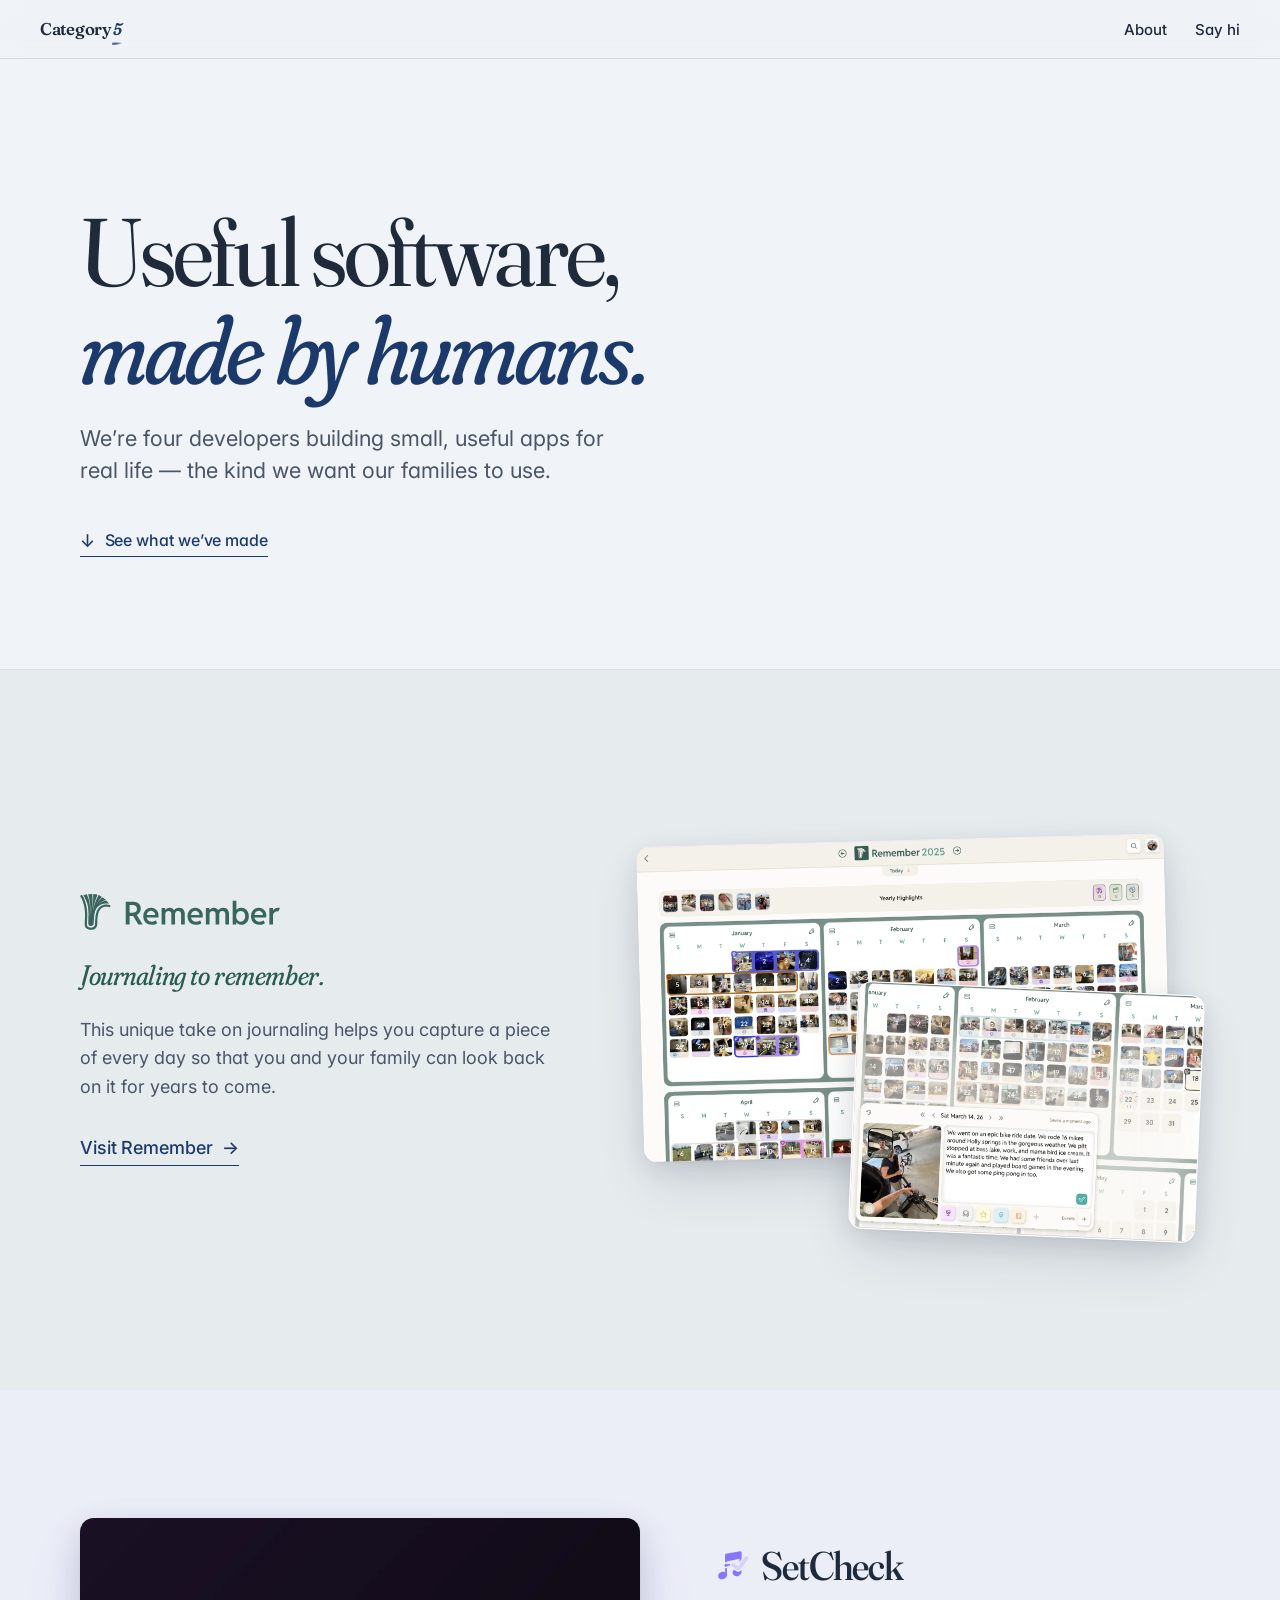
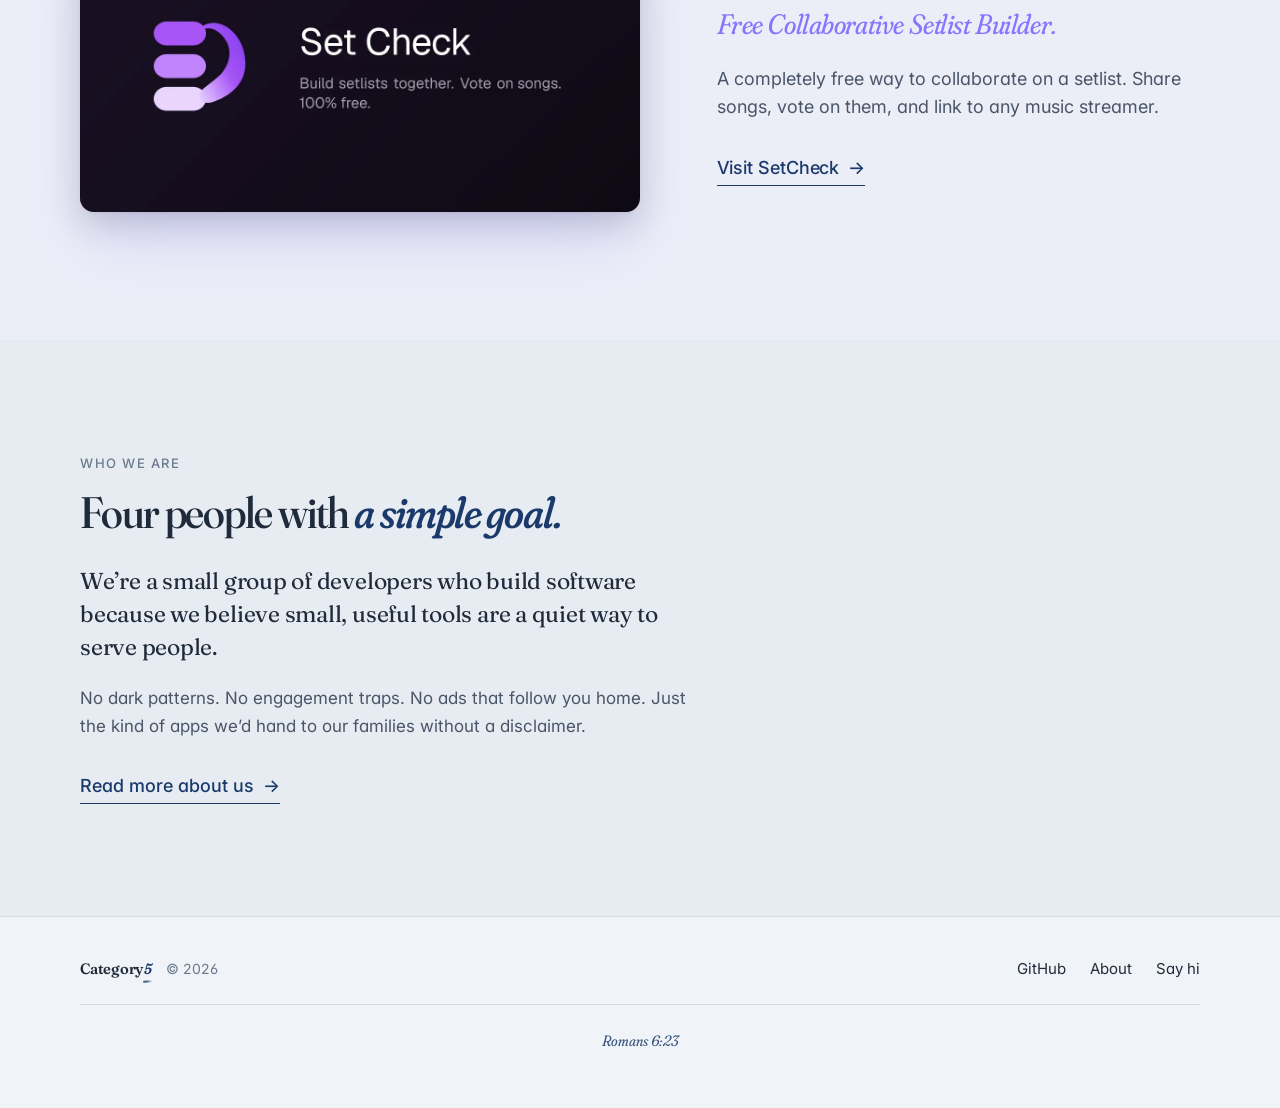
==== index.html @ 9d672263 "Remove biographies and cleanup for first launch" ====
<!DOCTYPE html>
<html lang="en">
<head>
  <meta charset="UTF-8">
  <meta name="viewport" content="width=device-width, initial-scale=1.0">
  <title>Category5 — Useful software, made by humans.</title>
  <meta name="description" content="Four developers building small, useful apps for real life — the kind we want our families to use.">
  <meta name="author" content="Category5">

  <link rel="icon" type="image/svg+xml" href="/assets/images/favicon.svg">
  <link rel="canonical" href="https://category5.co/">

  <meta property="og:type" content="website">
  <meta property="og:title" content="Category5 — Useful software, made by humans.">
  <meta property="og:description" content="Four developers building small, useful apps for real life — the kind we want our families to use.">
  <meta property="og:url" content="https://category5.co/">
  <meta property="og:image" content="https://category5.co/assets/images/og-image.png">
  <meta name="twitter:card" content="summary_large_image">

  <link rel="preconnect" href="https://fonts.googleapis.com">
  <link rel="preconnect" href="https://fonts.gstatic.com" crossorigin>
  <link rel="stylesheet" href="https://fonts.googleapis.com/css2?family=Fraunces:opsz,wght@9..144,400;9..144,500;9..144,600;9..144,700&family=Inter:wght@400;500;600&display=swap">

  <link rel="stylesheet" href="/styles.css">
</head>
<body>

  <nav class="nav" aria-label="Primary">
    <a href="/" class="nav-brand" aria-label="Category5 home">
      <span class="wordmark">Category<span class="wordmark-five">5</span></span>
    </a>
    <div class="nav-links">
      <a href="/about.html">About</a>
      <a href="mailto:hello@category5.co">Say hi</a>
    </div>
  </nav>

  <header class="hero">
    <div class="hero-inner">
      <h1 class="hero-headline">
        Useful software,<br>
        <em>made by humans.</em>
      </h1>
      <p class="hero-sub">
        We&rsquo;re four developers building small, useful apps for real life
        &mdash; the kind we want our families to use.
      </p>
      <a href="#apps" class="hero-cue">
        <span class="hero-cue-arrow" aria-hidden="true">&darr;</span>
        See what we&rsquo;ve made
      </a>
    </div>
  </header>

  <main id="apps">

    <!-- Remember -->
    <section class="app-section app-section--remember" aria-labelledby="remember-name">
      <article class="app app--feature">
        <div class="app-content">
          <img src="/assets/images/remember-logo.svg" alt="" class="app-logo" width="220" height="40" loading="lazy">
          <h2 id="remember-name" class="app-name visually-hidden">Remember</h2>
          <p class="app-tagline">Journaling to remember.</p>
          <p class="app-body">
            This unique take on journaling helps you capture a piece of every day so that you and your family can look back on it for years to come.
          </p>
          <a href="https://rememberjournal.app/" class="app-link" target="_blank" rel="noopener">
            Visit Remember <span aria-hidden="true">&rarr;</span>
          </a>
        </div>
        <div class="app-imagery app-imagery--remember">
          <picture>
            <source srcset="/assets/images/remember-hero.webp" type="image/webp">
            <img
              src="/assets/images/remember-hero.png"
              alt="Remember showing a year-at-a-glance mosaic of daily photos."
              class="app-shot app-shot--primary"
              loading="lazy"
              width="1800"
              height="1077"
            >
          </picture>
          <picture>
            <source srcset="/assets/images/remember-entry.webp" type="image/webp">
            <img
              src="/assets/images/remember-entry.png"
              alt="Remember showing a daily journal entry with a photo and written reflection."
              class="app-shot app-shot--secondary"
              loading="lazy"
              width="1200"
              height="854"
            >
          </picture>
        </div>
      </article>
    </section>

    <!-- SetCheck -->
    <section class="app-section app-section--setcheck" aria-labelledby="setcheck-name">
      <article class="app">
        <div class="app-content">
          <div class="app-logo-row">
            <img src="/assets/images/setcheck-logo.svg" alt="" class="app-icon" width="40" height="40" loading="lazy">
            <h2 id="setcheck-name" class="app-name">SetCheck</h2>
          </div>
          <p class="app-tagline">Free Collaborative Setlist Builder.</p>
          <p class="app-body">
            A completely free way to collaborate on a setlist. Share songs, vote on them, and link to any music streamer.
          </p>
          <a href="https://www.setcheck.app/" class="app-link" target="_blank" rel="noopener">
            Visit SetCheck <span aria-hidden="true">&rarr;</span>
          </a>
        </div>
        <div class="app-imagery">
          <picture>
            <source srcset="/assets/images/setcheck-hero.webp" type="image/webp">
            <img
              src="/assets/images/setcheck-hero.png"
              alt="SetCheck — Build setlists together. Vote on songs. 100% free."
              class="app-shot app-shot--setcheck"
              loading="lazy"
              width="1200"
              height="630"
            >
          </picture>
        </div>
      </article>
    </section>

  </main>

  <!-- Who we are -->
  <section class="team-peek" aria-labelledby="team-heading">
    <div class="team-peek-inner">
      <p class="eyebrow">Who we are</p>
      <h2 id="team-heading" class="section-headline">Four people with <em>a simple goal.</em></h2>
      <p class="why-lede">
        We&rsquo;re a small group of developers who build software because we believe
        small, useful tools are a quiet way to serve people.
      </p>
      <p class="team-peek-body">
        No dark patterns. No engagement traps. No ads that follow you home.
        Just the kind of apps we&rsquo;d hand to our families without a disclaimer.
      </p>
      <a href="/about.html" class="team-link">
        Read more about us <span aria-hidden="true">&rarr;</span>
      </a>
    </div>
  </section>

  <footer class="footer">
    <div class="footer-row">
      <div class="footer-brand">
        <span class="wordmark wordmark--small">Category<span class="wordmark-five">5</span></span>
        <span class="footer-copy">&copy; 2026</span>
      </div>
      <ul class="footer-links">
        <li><a href="https://github.com/Category-5" target="_blank" rel="noopener">GitHub</a></li>
        <li><a href="/about.html">About</a></li>
        <li><a href="mailto:hello@category5.co">Say hi</a></li>
      </ul>
    </div>
    <p class="footer-faith">Romans 6:23</p>
  </footer>

</body>
</html>
---- styles.css ----
/* =============================================================
   Category5 — styles.css
   Storm-paper base · ink-blue accent · serif headlines · sans body
   ============================================================= */

/* ---------- Tokens ---------- */
:root {
  /* Color */
  --bg:        #F0F3F7;          /* overcast paper */
  --bg-deep:   #E7ECF2;          /* slightly cooler paper for breaks */
  --ink:       #1F2A3A;          /* deep cool gray for body */
  --ink-soft:  #4A5568;          /* secondary text */
  --ink-mute:  #6B7A8C;          /* tertiary, captions, eyebrows */
  --accent:    #1B3A6B;          /* Oxford ink blue — H1, links, key marks */
  --accent-soft: #2E5A99;        /* hover */
  --hairline:  #D5DCE4;
  --hairline-soft: #E3E8EE;

  /* App tints (very subtle) */
  --remember-tint: rgba(42, 91, 82, 0.05);
  --remember-deep: #2A5B52;
  --remember-red: #E54A4B;
  --setcheck-tint: rgba(135, 117, 255, 0.05);
  --setcheck-deep: #8775FF;

  /* Type */
  --serif: "Fraunces", "Iowan Old Style", Georgia, "Times New Roman", serif;
  --sans:  "Inter", -apple-system, BlinkMacSystemFont, "Segoe UI", system-ui, sans-serif;

  /* Layout */
  --max:     1200px;
  --measure: 38rem;
  --gutter:  clamp(1.25rem, 4vw, 2.5rem);
  --gutter-lg: clamp(1.5rem, 6vw, 4rem);

  /* Motion */
  --ease: cubic-bezier(.2, .7, .25, 1);
}

/* ---------- Reset ---------- */
*, *::before, *::after { box-sizing: border-box; }
html { -webkit-text-size-adjust: 100%; }
body { margin: 0; }
img, svg { max-width: 100%; display: block; height: auto; }
ul, ol { list-style: none; padding: 0; margin: 0; }
button { font: inherit; }

/* ---------- Base ---------- */
html {
  background: var(--bg);
  color: var(--ink);
  font-family: var(--sans);
  font-size: 16px;
  line-height: 1.55;
  -webkit-font-smoothing: antialiased;
  -moz-osx-font-smoothing: grayscale;
  text-rendering: optimizeLegibility;
}

body {
  font-size: 1.0625rem;
  min-height: 100vh;
  font-feature-settings: "ss01", "cv02", "cv11";
  overflow-x: hidden;
  overflow-wrap: break-word;
  word-wrap: break-word;
}

@media (min-width: 720px) {
  body { font-size: 1.125rem; }
}

/* ---------- Typography ---------- */
h1, h2, h3, h4 {
  font-family: var(--serif);
  font-weight: 500;
  font-variation-settings: "opsz" 144, "SOFT" 25;
  line-height: 1.05;
  letter-spacing: -0.02em;
  margin: 0 0 1rem;
  color: var(--ink);
}

h1 em, h2 em, h3 em {
  font-style: italic;
  font-variation-settings: "opsz" 144, "SOFT" 100, "WONK" 1;
  color: var(--accent);
}

p { margin: 0 0 1rem; }

a {
  color: var(--accent);
  text-decoration-thickness: 1px;
  text-underline-offset: 0.2em;
  transition: color .18s var(--ease);
}
a:hover { color: var(--accent-soft); }

::selection {
  background: var(--accent);
  color: var(--bg);
}

.eyebrow {
  font-family: var(--sans);
  font-size: 0.8125rem;
  font-weight: 500;
  letter-spacing: 0.12em;
  text-transform: uppercase;
  color: var(--ink-mute);
  margin: 0 0 1rem;
}

.section-headline {
  font-size: clamp(1.75rem, 3.5vw, 2.75rem);
  letter-spacing: -0.025em;
  max-width: 22ch;
}

.visually-hidden {
  position: absolute !important;
  width: 1px; height: 1px;
  padding: 0; margin: -1px;
  overflow: hidden; clip: rect(0,0,0,0);
  white-space: nowrap; border: 0;
}

/* ---------- Wordmark ---------- */
.wordmark {
  font-family: var(--serif);
  font-weight: 600;
  font-size: 1.0625rem;
  letter-spacing: -0.015em;
  color: var(--ink);
  font-variation-settings: "opsz" 36, "SOFT" 30;
  white-space: nowrap;
}

.wordmark-five {
  display: inline-block;
  position: relative;
  font-style: italic;
  font-variation-settings: "opsz" 144, "SOFT" 100, "WONK" 1;
  color: var(--accent);
  margin-left: 0.04em;
}

/* The single hand-drawn flourish on the "5" — the only nod to the storm. */
.wordmark-five::after {
  content: "";
  position: absolute;
  left: -8%;
  right: -12%;
  bottom: -0.15em;
  height: 0.18em;
  background: radial-gradient(ellipse at left, var(--accent) 0%, var(--accent) 35%, transparent 80%);
  border-radius: 999px;
  transform: rotate(-3deg);
  opacity: 0.75;
  pointer-events: none;
}

.wordmark--small { font-size: 0.9375rem; }

/* ---------- Nav ---------- */
.nav {
  position: sticky;
  top: 0;
  z-index: 50;
  background: color-mix(in srgb, var(--bg) 88%, transparent);
  backdrop-filter: saturate(140%) blur(10px);
  -webkit-backdrop-filter: saturate(140%) blur(10px);
  border-bottom: 1px solid var(--hairline);
  display: flex;
  align-items: center;
  justify-content: space-between;
  padding: 1rem var(--gutter);
}

.nav-brand {
  text-decoration: none;
  display: inline-flex;
  align-items: baseline;
}
.nav-brand:hover { color: var(--ink); }
.nav-brand:hover .wordmark-five { color: var(--accent-soft); }

.nav-links {
  display: flex;
  gap: clamp(1rem, 2.5vw, 1.75rem);
}
.nav-links a {
  color: var(--ink);
  font-size: 0.9375rem;
  font-weight: 500;
  text-decoration: none;
}
.nav-links a:hover { color: var(--accent); }
.nav-links a[aria-current="page"] {
  color: var(--accent);
}

/* ---------- Hero ---------- */
.hero {
  position: relative;
  border-bottom: 1px solid var(--hairline);
}

.hero-inner {
  max-width: var(--max);
  margin: 0 auto;
  padding: clamp(4rem, 12vw, 9rem) var(--gutter) clamp(3.5rem, 9vw, 7rem);
}

.hero-headline {
  font-size: clamp(2.5rem, 8.5vw, 6rem);
  line-height: 1.02;
  letter-spacing: -0.03em;
  font-weight: 400;
  font-variation-settings: "opsz" 144, "SOFT" 30;
  margin: 0 0 1.5rem;
  max-width: 16ch;
}

.hero-headline em {
  font-style: italic;
  color: var(--accent);
  font-variation-settings: "opsz" 144, "SOFT" 100, "WONK" 1;
}

.hero-sub {
  font-size: clamp(1.125rem, 1.7vw, 1.5rem);
  line-height: 1.45;
  color: var(--ink-soft);
  max-width: 38ch;
  margin: 0 0 2.5rem;
  font-weight: 400;
}

.hero-cue {
  display: inline-flex;
  align-items: center;
  gap: 0.6em;
  font-size: 1rem;
  font-weight: 500;
  text-decoration: none;
  color: var(--accent);
  padding-bottom: 4px;
  border-bottom: 1px solid currentColor;
  letter-spacing: -0.005em;
  transition: gap .25s var(--ease), color .18s var(--ease);
}
.hero-cue:hover { gap: 1em; color: var(--accent-soft); }
.hero-cue-arrow {
  font-size: 1.1em;
  line-height: 1;
  transform: translateY(1px);
  animation: nudge 2.4s var(--ease) infinite;
}
@keyframes nudge {
  0%, 100% { transform: translateY(1px); }
  50%      { transform: translateY(4px); }
}
@media (prefers-reduced-motion: reduce) {
  .hero-cue-arrow { animation: none; }
}

/* ---------- App sections ---------- */
.app-section {
  position: relative;
  border-bottom: 1px solid var(--hairline-soft);
}

.app-section--remember { background: var(--remember-tint); }
.app-section--setcheck { background: var(--setcheck-tint); }

.app {
  max-width: var(--max);
  margin: 0 auto;
  padding: clamp(4rem, 10vw, 8rem) var(--gutter);
  display: grid;
  grid-template-columns: minmax(0, 1fr);
  gap: clamp(2.5rem, 6vw, 4.5rem);
  align-items: center;
}
.app-content { min-width: 0; }

@media (min-width: 880px) {
  .app {
    grid-template-columns: minmax(0, 0.95fr) minmax(0, 1.1fr);
    gap: clamp(3rem, 6vw, 5.5rem);
  }
  .app-section--setcheck .app {
    grid-template-columns: minmax(0, 1.1fr) minmax(0, 0.95fr);
  }
  .app-section--setcheck .app-content { order: 2; }
  .app-section--setcheck .app-imagery { order: 1; }
}

/* Remember gets the larger feature treatment */
.app--feature {
  padding-top: clamp(5rem, 12vw, 10rem);
  padding-bottom: clamp(5rem, 12vw, 10rem);
}

.app-content { max-width: 32rem; }

.app-logo {
  height: 2.25rem;
  width: auto;
  margin-bottom: 1.75rem;
  opacity: 0.92;
}

.app-logo-row {
  display: flex;
  align-items: center;
  gap: 0.75rem;
  margin-bottom: 1.25rem;
}
.app-icon {
  height: 2rem;
  width: 2rem;
}

.app-name {
  font-size: clamp(1.875rem, 3.2vw, 2.5rem);
  font-weight: 500;
  margin: 0;
  letter-spacing: -0.025em;
  font-variation-settings: "opsz" 144, "SOFT" 30;
}
.app-section--setcheck .app-name { margin: 0; }

.app-tagline {
  font-family: var(--serif);
  font-size: clamp(1.375rem, 2.2vw, 1.875rem);
  line-height: 1.2;
  font-weight: 400;
  font-style: italic;
  font-variation-settings: "opsz" 144, "SOFT" 80, "WONK" 1;
  color: var(--ink);
  margin: 0.25rem 0 1.5rem;
  letter-spacing: -0.015em;
}
.app-section--remember .app-tagline { color: var(--remember-deep); }
.app-section--setcheck .app-tagline { color: var(--setcheck-deep); }

.app-body {
  font-size: 1.125rem;
  line-height: 1.6;
  color: var(--ink-soft);
  max-width: 30rem;
  margin-bottom: 2rem;
}

.app-link {
  display: inline-flex;
  align-items: center;
  gap: 0.5em;
  font-weight: 500;
  text-decoration: none;
  color: var(--accent);
  border-bottom: 1px solid currentColor;
  padding-bottom: 3px;
  letter-spacing: -0.005em;
  transition: gap .25s var(--ease), color .18s var(--ease);
}
.app-link:hover { gap: 0.9em; color: var(--accent-soft); }

/* Imagery */
.app-imagery {
  position: relative;
  width: 100%;
  min-width: 0;            /* allow grid item to shrink */
}
.app-imagery picture { display: block; }   /* picture wraps the img and must lay out as a block */

.app-shot {
  width: 100%;
  height: auto;
  border-radius: 14px;
  box-shadow:
    0 1px 2px rgba(31, 42, 58, 0.04),
    0 8px 24px rgba(31, 42, 58, 0.10),
    0 24px 56px -8px rgba(31, 42, 58, 0.14);
  background: white;
}

/* Remember: stacked on mobile, overlapping composition from 880px up */
.app-imagery--remember {
  display: flex;
  flex-direction: column;
  gap: 1.25rem;
}
.app-imagery--remember picture {
  width: 100%;
}
.app-shot--primary  { transition: transform .6s var(--ease); }
.app-shot--secondary {
  border: 1px solid rgba(255,255,255,0.7);
  transition: transform .6s var(--ease);
}

@media (min-width: 880px) {
  .app-imagery--remember {
    display: block;
    padding: 1rem 2rem 5rem 0;
  }
  .app-imagery--remember > picture:first-of-type {
    width: 100%;
    display: block;
  }
  .app-imagery--remember > picture:last-of-type {
    position: absolute;
    right: 0;
    bottom: 0;
    width: 62%;
    display: block;
  }
  .app-shot--primary  { transform: rotate(-1.5deg); }
  .app-shot--secondary { transform: rotate(2.5deg); }
  .app-imagery--remember:hover .app-shot--primary  { transform: rotate(-1deg) translateY(-3px); }
  .app-imagery--remember:hover .app-shot--secondary { transform: rotate(2deg) translateY(3px); }
}

/* SetCheck shot */
.app-shot--setcheck {
  border-radius: 14px;
  box-shadow:
    0 1px 2px rgba(31, 42, 58, 0.06),
    0 12px 32px rgba(31, 42, 58, 0.18),
    0 32px 64px -12px rgba(135, 117, 255, 0.22);
}

/* ---------- Team peek ---------- */
.team-peek {
  background: var(--bg-deep);
  border-bottom: 1px solid var(--hairline);
}

.team-peek-inner {
  max-width: var(--max);
  margin: 0 auto;
  padding: clamp(4rem, 9vw, 7rem) var(--gutter);
  text-align: left;
}

.team-row {
  display: grid;
  grid-template-columns: repeat(2, 1fr);
  gap: clamp(1.5rem, 3.5vw, 3rem) clamp(1rem, 3vw, 2rem);
  margin: 2.5rem 0 2.5rem;
}
@media (min-width: 720px) {
  .team-row { grid-template-columns: repeat(4, 1fr); }
}

.team-member {
  display: flex;
  flex-direction: column;
  align-items: flex-start;
}

.team-portrait {
  width: 100%;
  aspect-ratio: 4 / 5;
  background:
    linear-gradient(180deg, color-mix(in srgb, var(--bg) 60%, transparent), var(--bg-deep)),
    var(--hairline);
  border: 1px solid var(--hairline);
  border-radius: 6px;
  display: flex;
  align-items: center;
  justify-content: center;
  margin-bottom: 0.875rem;
  color: var(--ink-mute);
  overflow: hidden;
}

.team-initial {
  font-family: var(--serif);
  font-size: clamp(2.5rem, 6vw, 4rem);
  font-weight: 400;
  font-style: italic;
  font-variation-settings: "opsz" 144, "SOFT" 100, "WONK" 1;
  color: var(--accent);
  opacity: 0.5;
}

.team-name {
  font-family: var(--serif);
  font-size: 1.125rem;
  font-weight: 500;
  letter-spacing: -0.015em;
  color: var(--ink);
  margin: 0 0 0.125rem;
}

.team-spec {
  font-size: 0.875rem;
  color: var(--ink-mute);
  margin: 0;
  min-height: 1.4em;
}

.team-peek .why-lede {
  margin: 1.75rem 0 1.25rem;
}
.team-peek-body {
  font-size: 1.0625rem;
  line-height: 1.65;
  color: var(--ink-soft);
  max-width: var(--measure);
  margin: 0 0 2rem;
}

.team-link {
  display: inline-flex;
  align-items: center;
  gap: 0.5em;
  font-weight: 500;
  text-decoration: none;
  color: var(--accent);
  border-bottom: 1px solid currentColor;
  padding-bottom: 3px;
  transition: gap .25s var(--ease);
}
.team-link:hover { gap: 0.9em; }

/* ---------- About: page header ---------- */
.page-header {
  border-bottom: 1px solid var(--hairline);
}
.page-header-inner {
  max-width: var(--max);
  margin: 0 auto;
  padding: clamp(4rem, 10vw, 7rem) var(--gutter) clamp(3rem, 8vw, 6rem);
}
.page-headline {
  font-size: clamp(2.25rem, 6.5vw, 4.5rem);
  line-height: 1.05;
  letter-spacing: -0.03em;
  font-weight: 400;
  margin: 0;
  max-width: 18ch;
}

/* ---------- About: why we build ---------- */
.why {
  border-bottom: 1px solid var(--hairline-soft);
}
.why-inner {
  max-width: var(--max);
  margin: 0 auto;
  padding: clamp(3.5rem, 8vw, 6rem) var(--gutter);
}
.why .section-headline {
  margin-bottom: 1.75rem;
}
.why-lede {
  font-family: var(--serif);
  font-size: clamp(1.25rem, 1.8vw, 1.5rem);
  line-height: 1.45;
  font-weight: 400;
  letter-spacing: -0.01em;
  color: var(--ink);
  max-width: var(--measure);
  margin: 0 0 1.5rem;
}
.why p:not(.why-lede) {
  font-size: 1.0625rem;
  line-height: 1.65;
  color: var(--ink-soft);
  max-width: var(--measure);
}

/* ---------- About: bios ---------- */
.bios {
  border-bottom: 1px solid var(--hairline-soft);
  background: var(--bg-deep);
}
.bios-inner {
  max-width: var(--max);
  margin: 0 auto;
  padding: clamp(3.5rem, 8vw, 6rem) var(--gutter);
  display: grid;
  grid-template-columns: 1fr;
  gap: clamp(2rem, 4vw, 3rem);
}
@media (min-width: 720px) {
  .bios-inner { grid-template-columns: repeat(2, 1fr); gap: clamp(2.5rem, 4vw, 4rem); }
}

.bio {
  display: grid;
  grid-template-columns: 5rem 1fr;
  gap: 1.25rem;
  align-items: start;
}
@media (min-width: 480px) {
  .bio { grid-template-columns: 6.5rem 1fr; gap: 1.5rem; }
}

.bio-portrait {
  width: 100%;
  aspect-ratio: 4 / 5;
  background:
    linear-gradient(180deg, color-mix(in srgb, var(--bg) 60%, transparent), var(--hairline-soft)),
    var(--hairline);
  border: 1px solid var(--hairline);
  border-radius: 6px;
  display: flex;
  align-items: center;
  justify-content: center;
}
.bio-initial {
  font-family: var(--serif);
  font-size: clamp(2rem, 4vw, 2.75rem);
  font-style: italic;
  font-variation-settings: "opsz" 144, "SOFT" 100, "WONK" 1;
  color: var(--accent);
  opacity: 0.55;
}

.bio-name {
  font-size: clamp(1.25rem, 2vw, 1.5rem);
  font-weight: 500;
  margin: 0 0 0.5rem;
}

.bio-body {
  font-size: 1rem;
  line-height: 1.6;
  color: var(--ink-soft);
  margin: 0 0 1rem;
}
.bio-placeholder {
  color: var(--ink-mute);
  font-style: italic;
}

.bio-links {
  display: flex;
  gap: 1rem;
  font-size: 0.9375rem;
}
.bio-links a {
  text-decoration: none;
  border-bottom: 1px solid currentColor;
  padding-bottom: 1px;
}

/* ---------- About: say hi ---------- */
.say-hi {
  border-bottom: 1px solid var(--hairline-soft);
}
.say-hi-inner {
  max-width: var(--max);
  margin: 0 auto;
  padding: clamp(3.5rem, 8vw, 6rem) var(--gutter);
  text-align: left;
}
.say-hi-body {
  font-size: 1.0625rem;
  line-height: 1.6;
  color: var(--ink-soft);
  max-width: var(--measure);
  margin: 0 0 1.75rem;
}
.say-hi-actions {
  display: flex;
  flex-wrap: wrap;
  align-items: baseline;
  gap: 0.75rem 1rem;
  font-size: 1.125rem;
  margin: 0;
}
.say-hi-primary {
  font-family: var(--serif);
  font-size: clamp(1.25rem, 2vw, 1.5rem);
  font-style: italic;
  font-variation-settings: "opsz" 144, "SOFT" 80, "WONK" 1;
  font-weight: 400;
  text-decoration: none;
  color: var(--accent);
  border-bottom: 1px solid currentColor;
  padding-bottom: 2px;
}
.say-hi-sep {
  color: var(--ink-mute);
  font-size: 1rem;
}

/* ---------- Footer ---------- */
.footer {
  padding: 2.5rem var(--gutter) 3.5rem;
  max-width: var(--max);
  margin: 0 auto;
}

.footer-row {
  display: flex;
  flex-direction: column;
  align-items: flex-start;
  gap: 1rem;
  padding-bottom: 1.5rem;
  border-bottom: 1px solid var(--hairline);
}
@media (min-width: 560px) {
  .footer-row {
    flex-direction: row;
    justify-content: space-between;
    align-items: center;
  }
}

.footer-brand {
  display: flex;
  align-items: baseline;
  gap: 0.875rem;
}
.footer-copy {
  font-size: 0.875rem;
  color: var(--ink-mute);
}

.footer-links {
  display: flex;
  gap: 1.5rem;
  font-size: 0.9375rem;
}
.footer-links a {
  color: var(--ink);
  text-decoration: none;
}
.footer-links a:hover { color: var(--accent); }

.footer-faith {
  margin: 1.5rem 0 0;
  font-family: var(--serif);
  font-style: italic;
  font-variation-settings: "opsz" 144, "SOFT" 80, "WONK" 1;
  font-size: 0.9375rem;
  text-align: center;
  color: var(--accent);
  letter-spacing: 0.01em;
  opacity: 0.85;
}

/* ---------- Print ---------- */
@media print {
  .nav, .hero-cue { display: none; }
  body { background: white; color: black; }
}
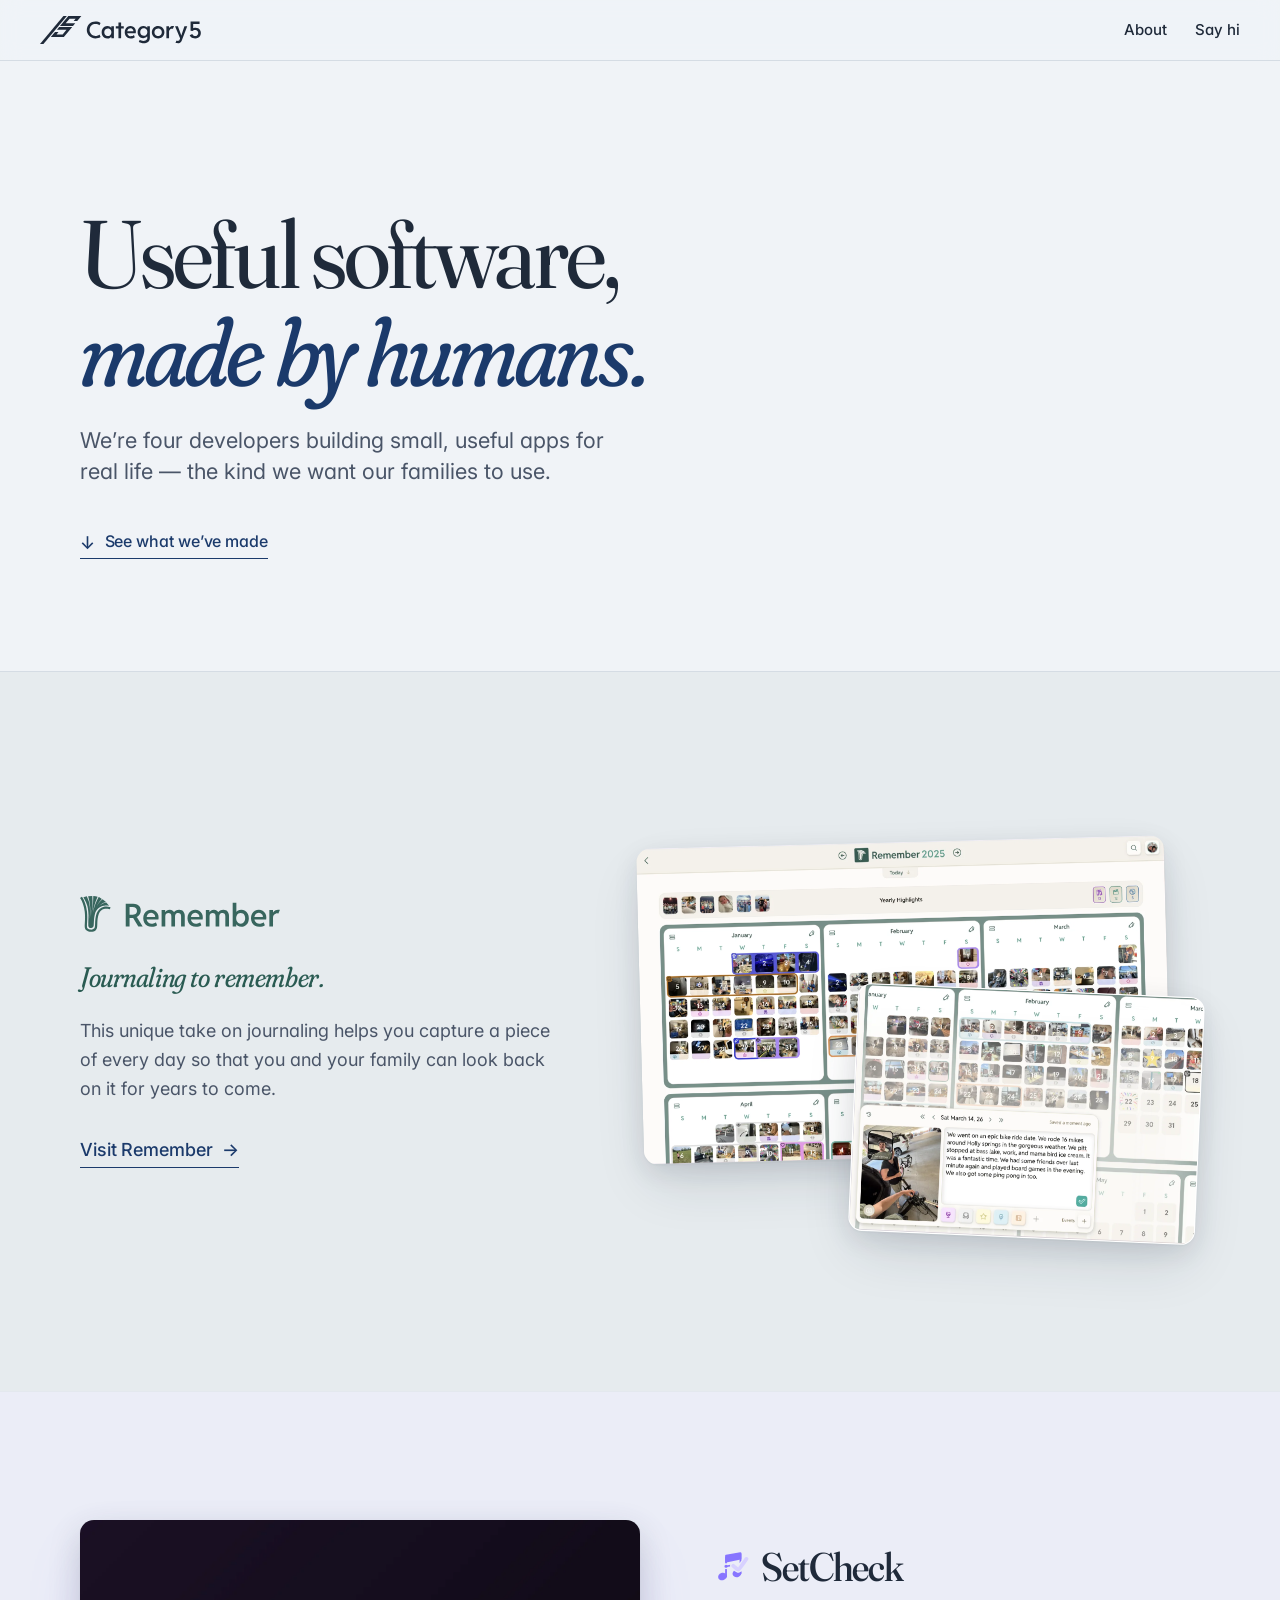
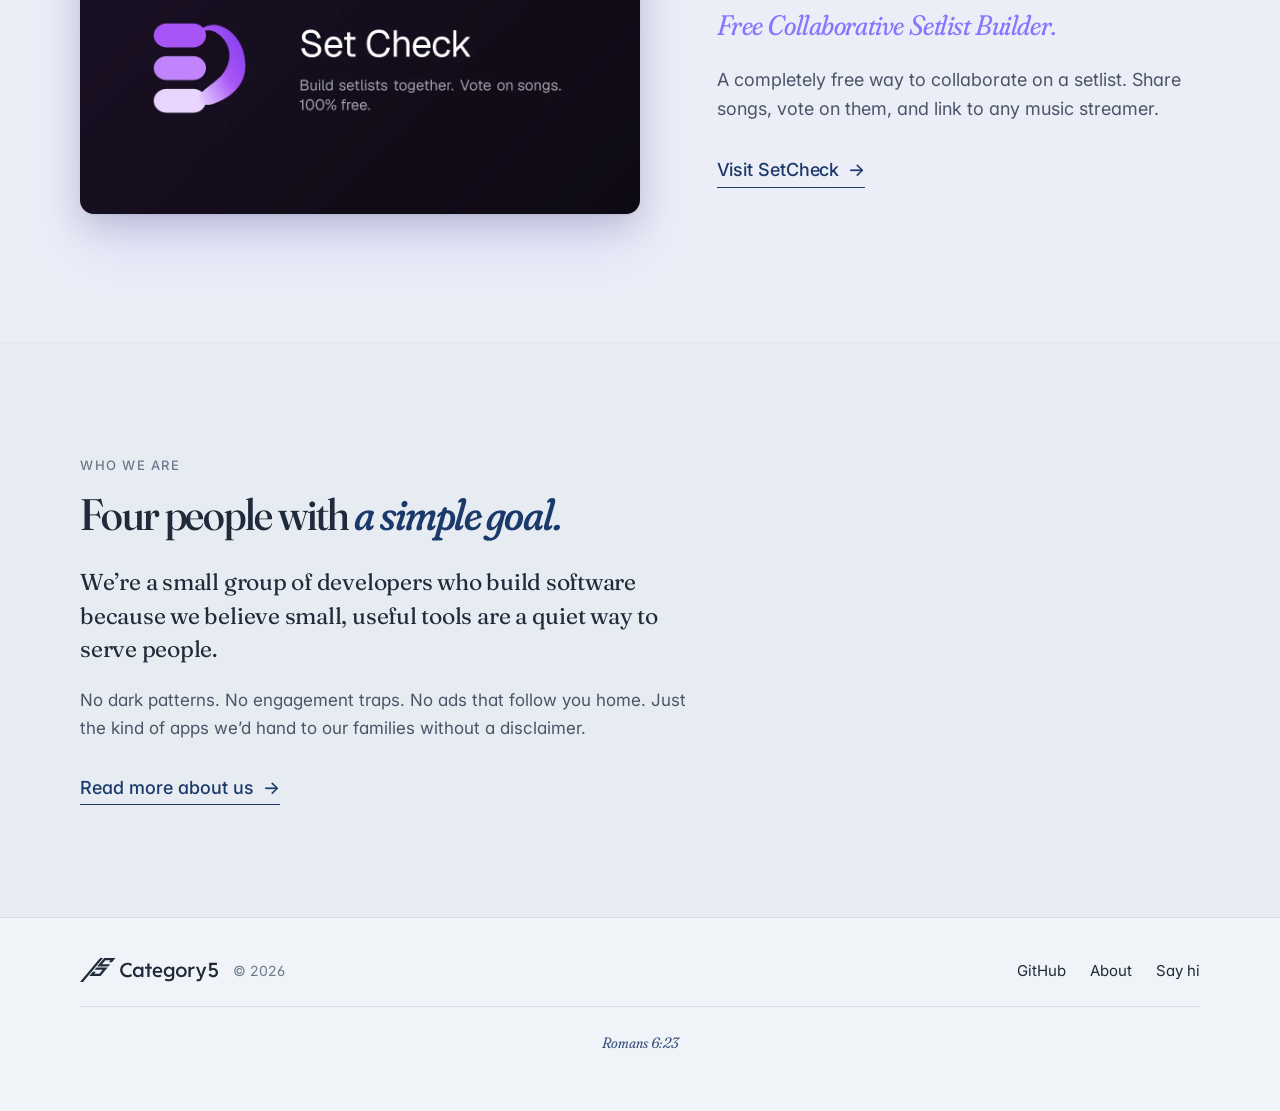
==== commit aac4ee50: "Update logo" ====
--- a/index.html
+++ b/index.html
@@ -27,7 +27,7 @@
 
   <nav class="nav" aria-label="Primary">
     <a href="/" class="nav-brand" aria-label="Category5 home">
-      <span class="wordmark">Category<span class="wordmark-five">5</span></span>
+      <img src="/assets/images/cat5-logo.svg" alt="Category5" class="brand-logo" width="162" height="28">
     </a>
     <div class="nav-links">
       <a href="/about.html">About</a>
@@ -151,7 +151,7 @@
   <footer class="footer">
     <div class="footer-row">
       <div class="footer-brand">
-        <span class="wordmark wordmark--small">Category<span class="wordmark-five">5</span></span>
+        <img src="/assets/images/cat5-logo.svg" alt="Category5" class="brand-logo brand-logo--small" width="139" height="24">
         <span class="footer-copy">&copy; 2026</span>
       </div>
       <ul class="footer-links">
--- a/styles.css
+++ b/styles.css
@@ -126,42 +126,15 @@
   white-space: nowrap; border: 0;
 }
 
-/* ---------- Wordmark ---------- */
-.wordmark {
-  font-family: var(--serif);
-  font-weight: 600;
-  font-size: 1.0625rem;
-  letter-spacing: -0.015em;
-  color: var(--ink);
-  font-variation-settings: "opsz" 36, "SOFT" 30;
-  white-space: nowrap;
-}
-
-.wordmark-five {
-  display: inline-block;
-  position: relative;
-  font-style: italic;
-  font-variation-settings: "opsz" 144, "SOFT" 100, "WONK" 1;
-  color: var(--accent);
-  margin-left: 0.04em;
-}
-
-/* The single hand-drawn flourish on the "5" — the only nod to the storm. */
-.wordmark-five::after {
-  content: "";
-  position: absolute;
-  left: -8%;
-  right: -12%;
-  bottom: -0.15em;
-  height: 0.18em;
-  background: radial-gradient(ellipse at left, var(--accent) 0%, var(--accent) 35%, transparent 80%);
-  border-radius: 999px;
-  transform: rotate(-3deg);
-  opacity: 0.75;
-  pointer-events: none;
-}
-
-.wordmark--small { font-size: 0.9375rem; }
+/* ---------- Brand logo ---------- */
+.brand-logo {
+  height: 28px;
+  width: auto;
+  display: block;
+  transition: opacity .18s var(--ease);
+}
+
+.brand-logo--small { height: 24px; }
 
 /* ---------- Nav ---------- */
 .nav {
@@ -181,10 +154,9 @@
 .nav-brand {
   text-decoration: none;
   display: inline-flex;
-  align-items: baseline;
-}
-.nav-brand:hover { color: var(--ink); }
-.nav-brand:hover .wordmark-five { color: var(--accent-soft); }
+  align-items: center;
+}
+.nav-brand:hover .brand-logo { opacity: 0.7; }
 
 .nav-links {
   display: flex;
@@ -718,7 +690,7 @@
 
 .footer-brand {
   display: flex;
-  align-items: baseline;
+  align-items: center;
   gap: 0.875rem;
 }
 .footer-copy {
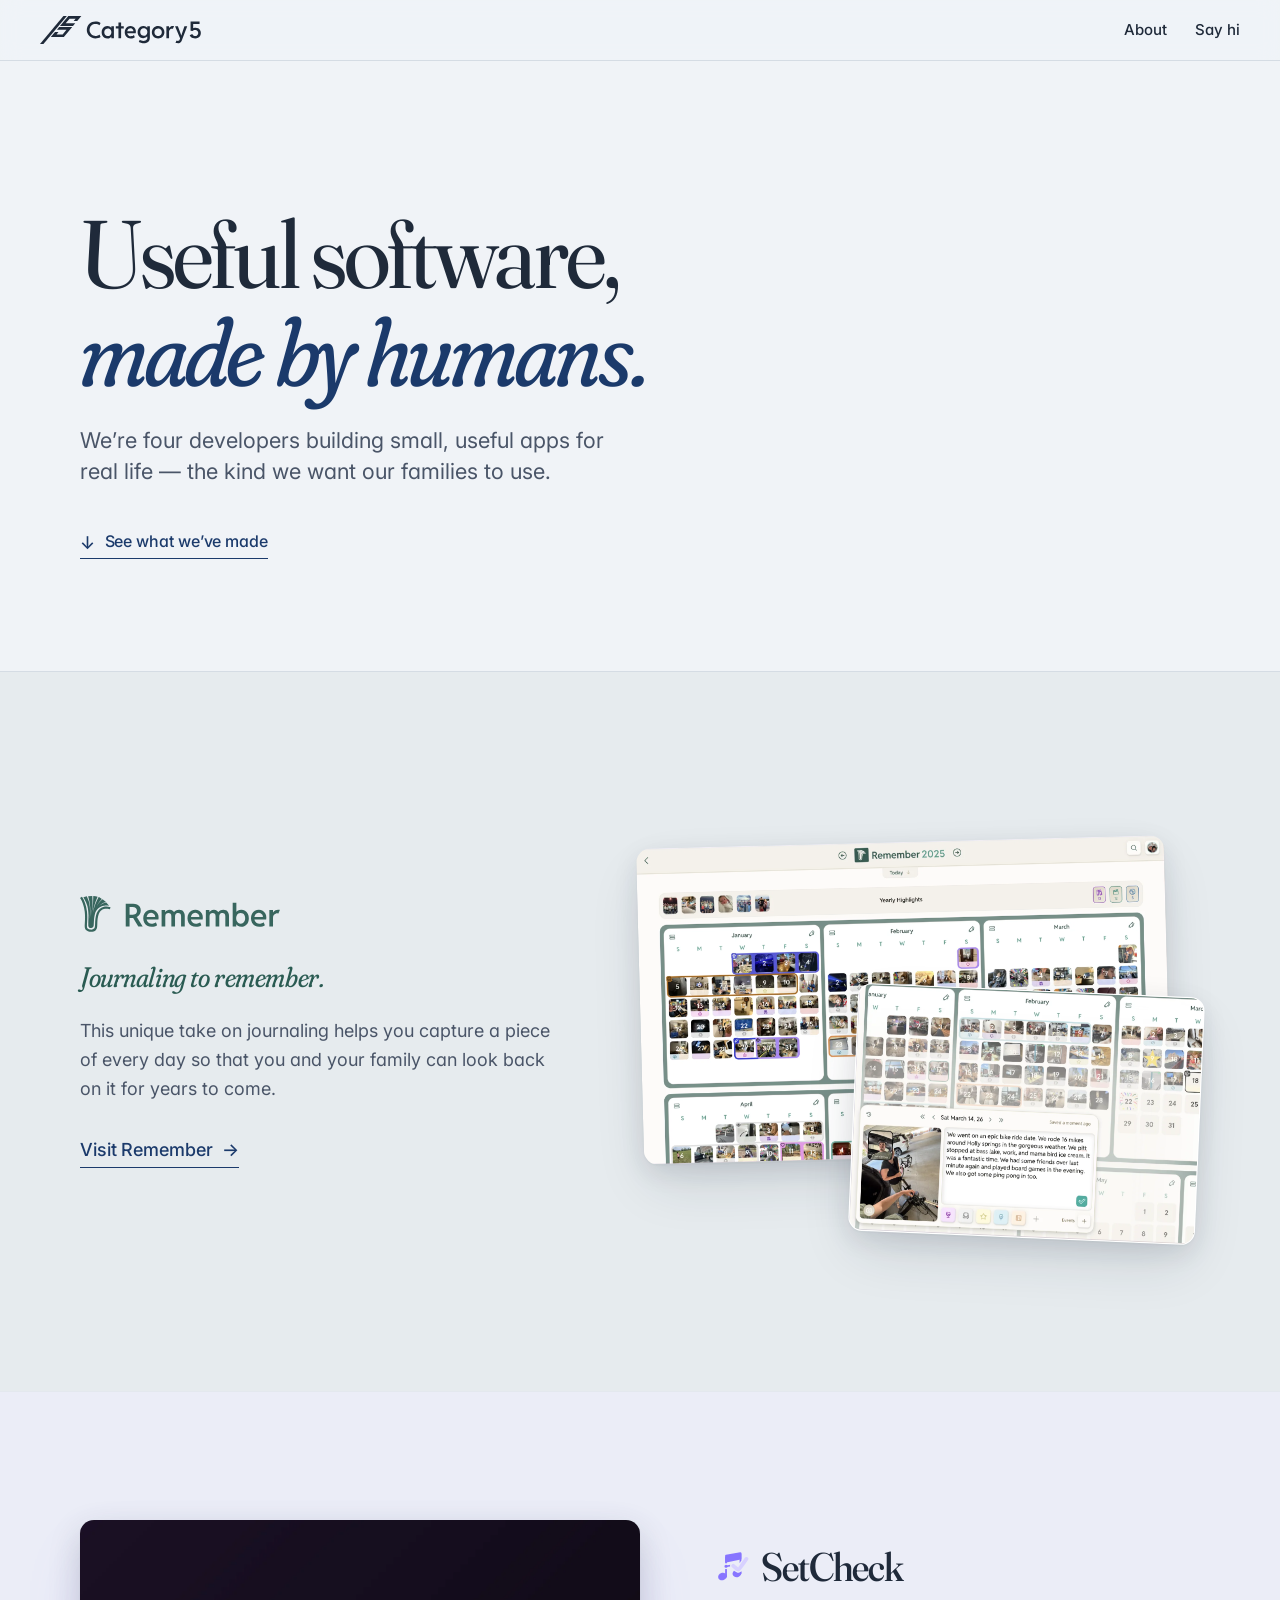
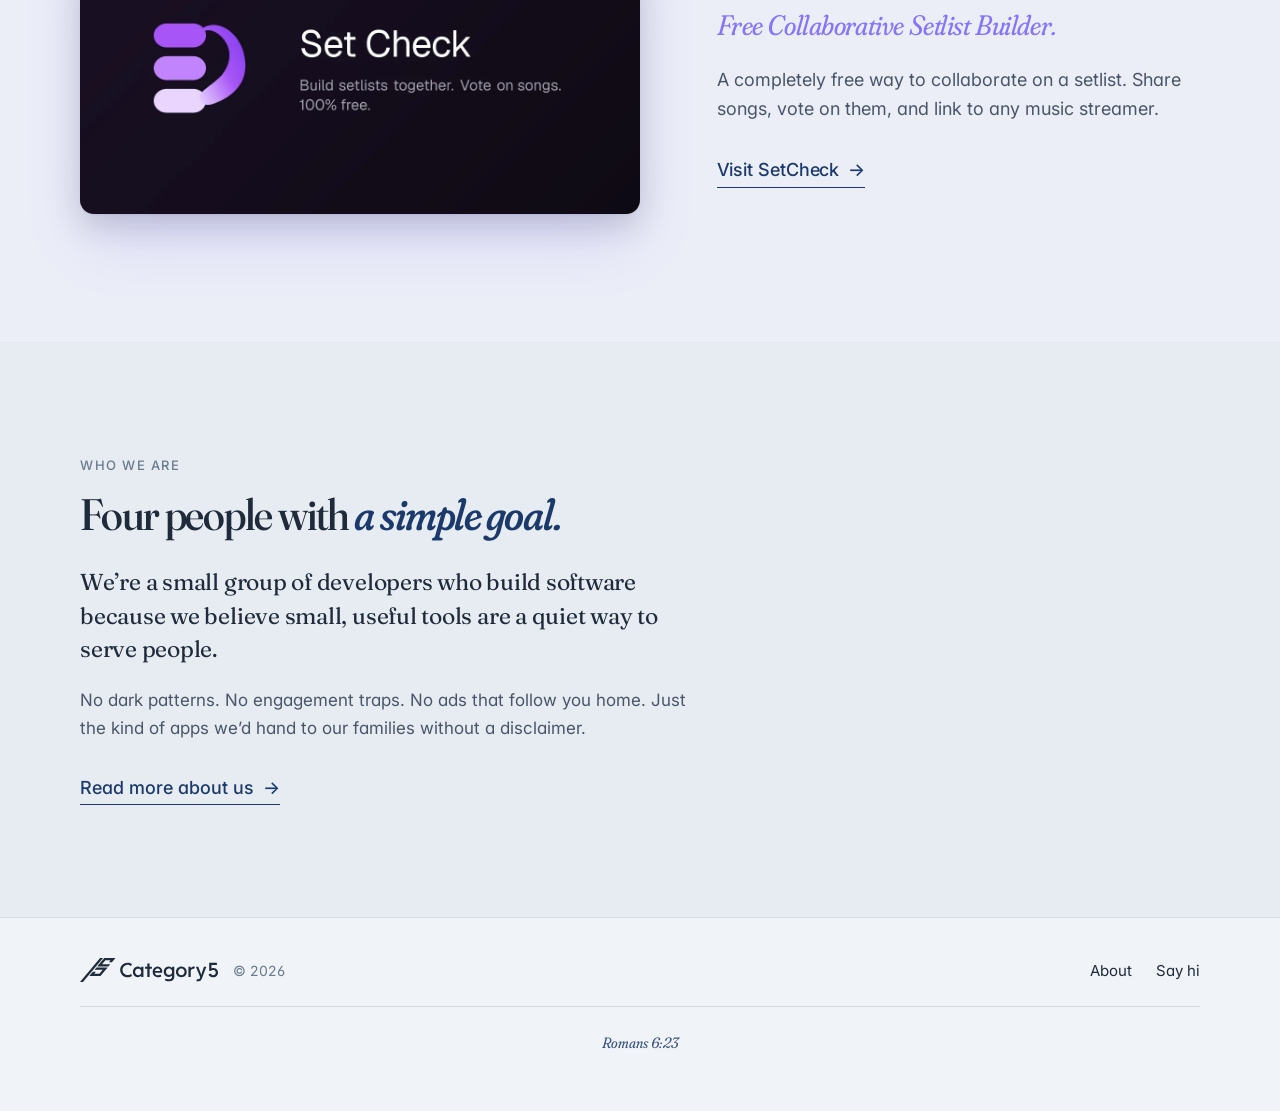
==== commit 9700d935: "Remove github links" ====
--- a/index.html
+++ b/index.html
@@ -155,7 +155,6 @@
         <span class="footer-copy">&copy; 2026</span>
       </div>
       <ul class="footer-links">
-        <li><a href="https://github.com/Category-5" target="_blank" rel="noopener">GitHub</a></li>
         <li><a href="/about.html">About</a></li>
         <li><a href="mailto:hello@category5.co">Say hi</a></li>
       </ul>
--- a/styles.css
+++ b/styles.css
@@ -660,11 +660,6 @@
   border-bottom: 1px solid currentColor;
   padding-bottom: 2px;
 }
-.say-hi-sep {
-  color: var(--ink-mute);
-  font-size: 1rem;
-}
-
 /* ---------- Footer ---------- */
 .footer {
   padding: 2.5rem var(--gutter) 3.5rem;
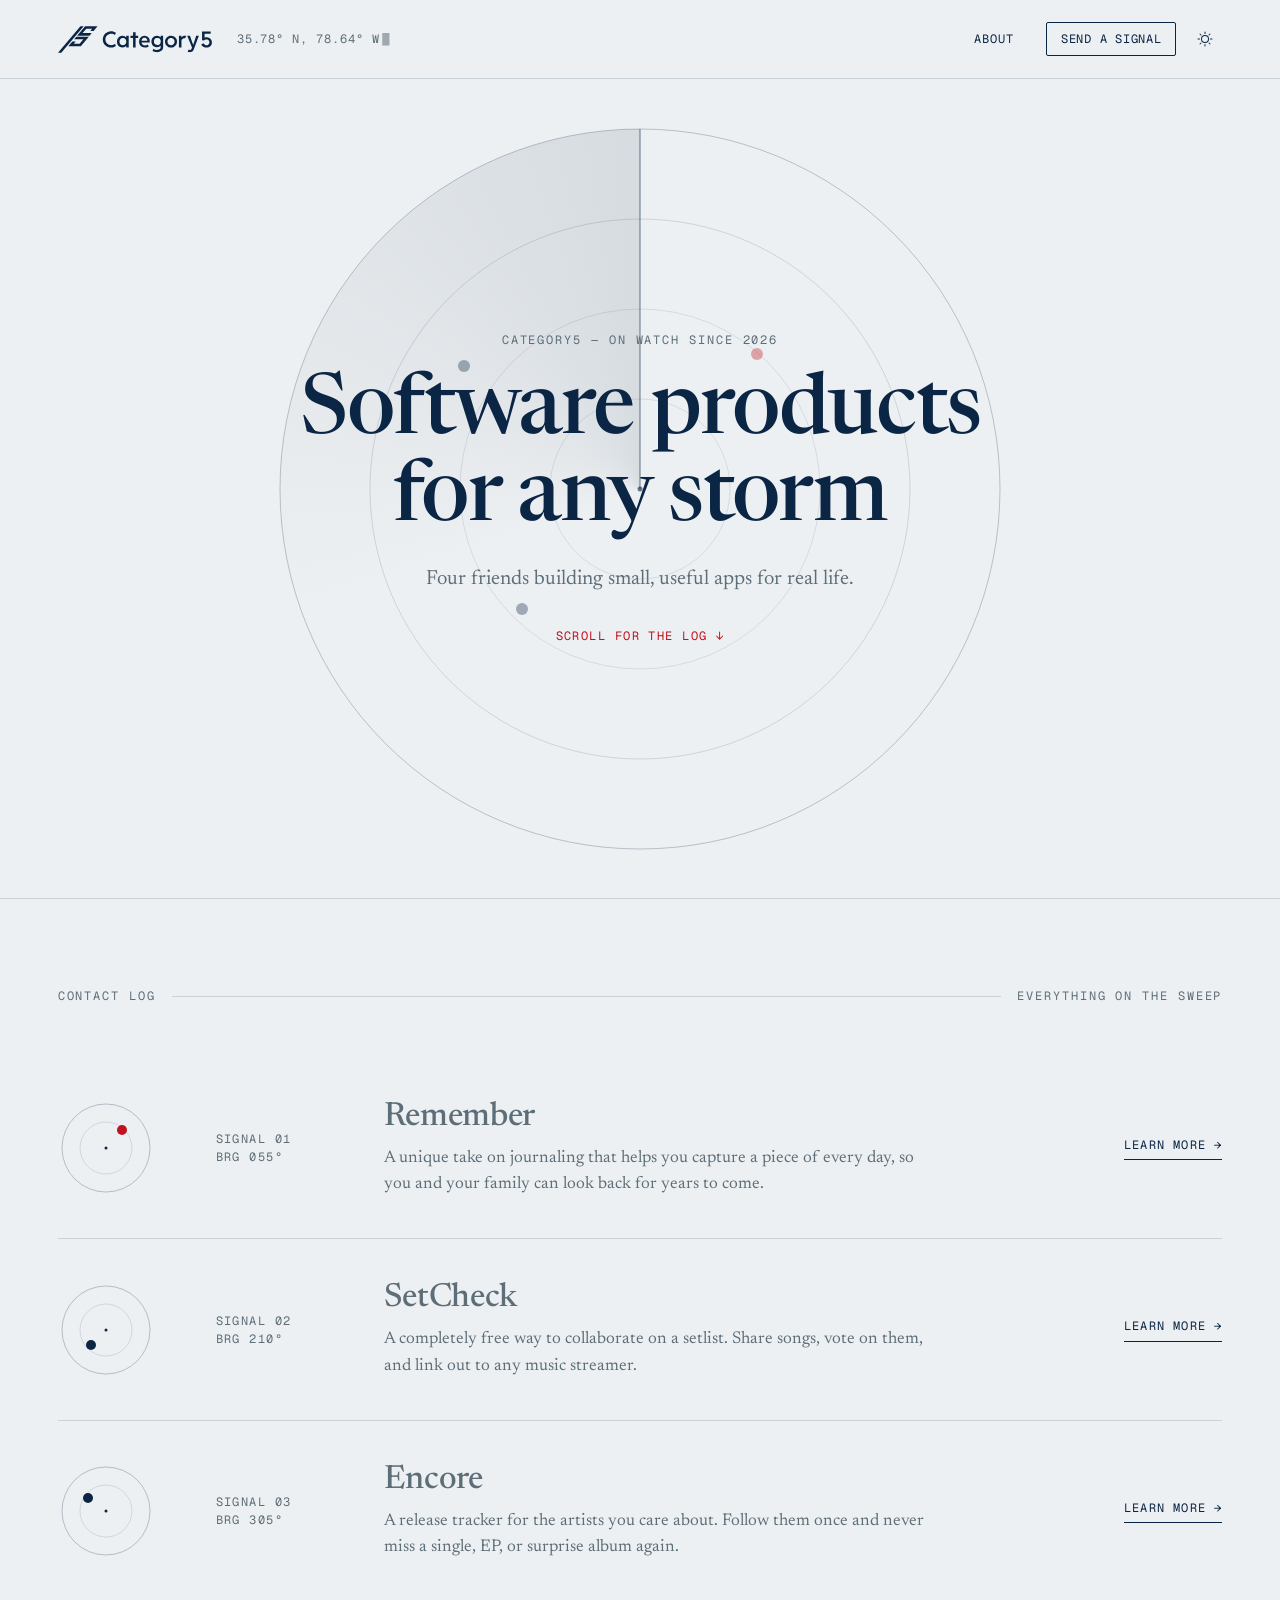
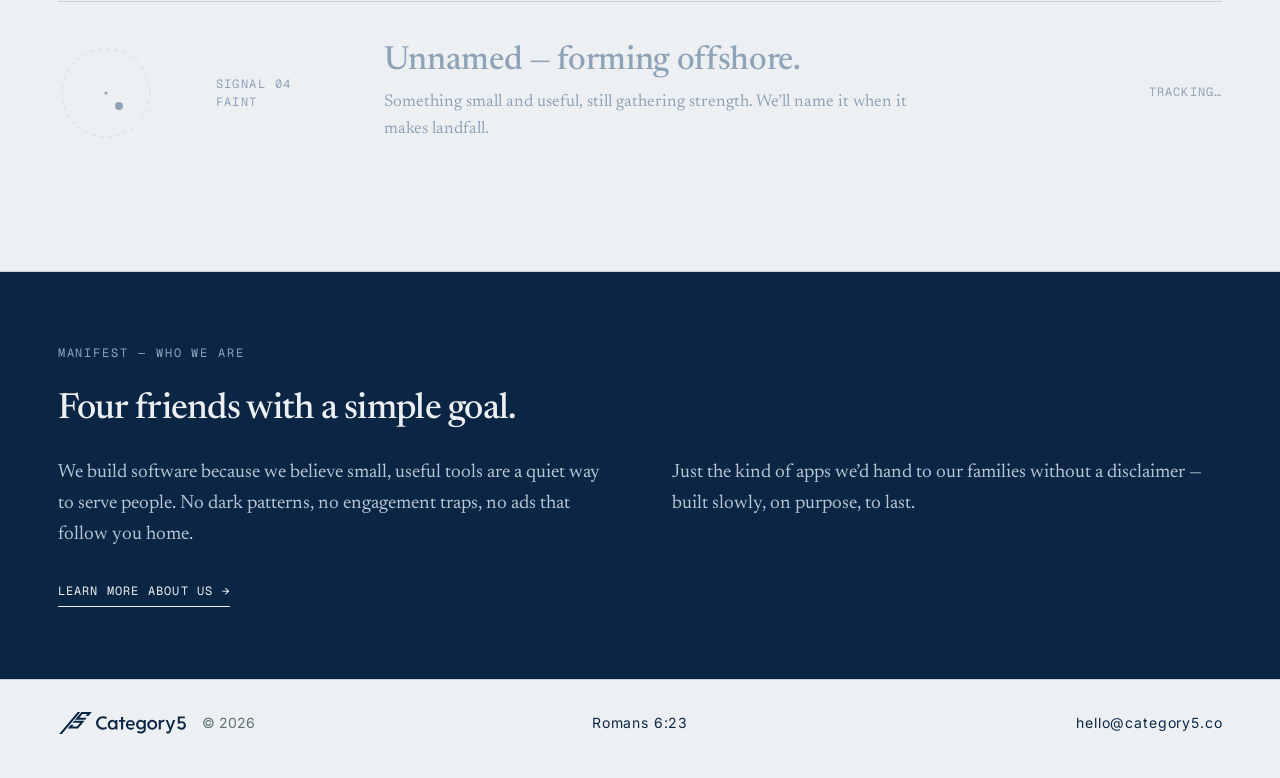
==== commit 5e01bef5: "Rebuild homepage and about page in radar/storm-station design Replaces the previous layout with the " ====
--- a/index.html
+++ b/index.html
@@ -3,164 +3,214 @@
 <head>
   <meta charset="UTF-8">
   <meta name="viewport" content="width=device-width, initial-scale=1.0">
-  <title>Category5 — Useful software, made by humans.</title>
-  <meta name="description" content="Four developers building small, useful apps for real life — the kind we want our families to use.">
+  <title>Category5 — Software products for any storm</title>
+  <meta name="description" content="Four developers building small, useful apps for real life. Every signal on this sweep is something we made.">
   <meta name="author" content="Category5">
 
   <link rel="icon" type="image/svg+xml" href="/assets/images/favicon.svg">
   <link rel="canonical" href="https://category5.co/">
 
   <meta property="og:type" content="website">
-  <meta property="og:title" content="Category5 — Useful software, made by humans.">
-  <meta property="og:description" content="Four developers building small, useful apps for real life — the kind we want our families to use.">
+  <meta property="og:title" content="Category5 — Software products for any storm">
+  <meta property="og:description" content="Four developers building small, useful apps for real life. Every signal on this sweep is something we made.">
   <meta property="og:url" content="https://category5.co/">
   <meta property="og:image" content="https://category5.co/assets/images/og-image.png">
   <meta name="twitter:card" content="summary_large_image">
 
+  <script>
+    (function () {
+      try {
+        var t = localStorage.getItem("theme");
+        if (t) document.documentElement.dataset.theme = t;
+      } catch (e) {}
+    })();
+
+    /* Always land at the top: drop any stale #hash and disable scroll restore */
+    (function () {
+      if ("scrollRestoration" in history) history.scrollRestoration = "manual";
+      if (location.hash) history.replaceState(null, "", location.pathname + location.search);
+      addEventListener("pageshow", function () { scrollTo({ top: 0, behavior: "instant" }); });
+    })();
+  </script>
+
   <link rel="preconnect" href="https://fonts.googleapis.com">
   <link rel="preconnect" href="https://fonts.gstatic.com" crossorigin>
-  <link rel="stylesheet" href="https://fonts.googleapis.com/css2?family=Fraunces:opsz,wght@9..144,400;9..144,500;9..144,600;9..144,700&family=Inter:wght@400;500;600&display=swap">
+  <link rel="stylesheet" href="https://fonts.googleapis.com/css2?family=Geist+Mono:wght@400;500&family=Inter:wght@400;500&family=Newsreader:ital,opsz,wght@0,6..72,400;0,6..72,500;1,6..72,400&display=swap">
 
   <link rel="stylesheet" href="/styles.css">
 </head>
 <body>
 
   <nav class="nav" aria-label="Primary">
-    <a href="/" class="nav-brand" aria-label="Category5 home">
-      <img src="/assets/images/cat5-logo.svg" alt="Category5" class="brand-logo" width="162" height="28">
-    </a>
-    <div class="nav-links">
-      <a href="/about.html">About</a>
-      <a href="mailto:hello@category5.co">Say hi</a>
+    <div class="nav__left">
+      <a href="/" class="nav__brand" aria-label="Category5 home">
+        <span class="brand-logo"></span>
+      </a>
+      <button type="button" class="nav__coords" aria-label="Toggle station coordinates">35.78&deg; N, 78.64&deg; W</button>
+    </div>
+    <div class="nav__right">
+      <a href="/about.html" class="nav__link">About</a>
+      <a href="mailto:hello@category5.co" class="nav__cta">Send a signal</a>
+      <button type="button" class="theme-toggle nav__toggle" aria-label="Switch to dark mode">
+        <span class="theme-toggle__icon theme-toggle__icon--sun" aria-hidden="true"></span>
+        <span class="theme-toggle__icon theme-toggle__icon--moon" aria-hidden="true"></span>
+      </button>
     </div>
   </nav>
 
   <header class="hero">
-    <div class="hero-inner">
-      <h1 class="hero-headline">
-        Useful software,<br>
-        <em>made by humans.</em>
-      </h1>
-      <p class="hero-sub">
-        We&rsquo;re four developers building small, useful apps for real life
-        &mdash; the kind we want our families to use.
+    <div class="radar hero__radar" aria-hidden="true">
+      <div class="radar__trail"></div>
+      <svg class="radar__screen" viewBox="0 0 760 760" focusable="false">
+        <circle class="radar__ring" cx="380" cy="380" r="360" stroke-opacity="0.24" />
+        <circle class="radar__ring" cx="380" cy="380" r="270" stroke-opacity="0.14" />
+        <circle class="radar__ring" cx="380" cy="380" r="180" stroke-opacity="0.10" />
+        <circle class="radar__ring" cx="380" cy="380" r="90" stroke-opacity="0.10" />
+        <g class="radar__arm" style="transform-origin: 380px 380px">
+          <line class="radar__sweep" x1="380" y1="380" x2="380" y2="20" />
+        </g>
+        <circle class="radar__center" cx="380" cy="380" r="2.5" />
+        <g class="radar__blip radar__blip--accent" style="--blip-delay: 2.27s">
+          <circle class="radar__blip-dot" cx="497" cy="245" r="6" />
+          <circle class="radar__blip-ring" cx="497" cy="245" r="13" />
+        </g>
+        <g class="radar__blip" style="--blip-delay: 12.47s">
+          <circle class="radar__blip-dot" cx="262" cy="500" r="6" />
+          <circle class="radar__blip-ring" cx="262" cy="500" r="13" />
+        </g>
+        <g class="radar__blip" style="--blip-delay: 16.94s">
+          <circle class="radar__blip-dot" cx="204" cy="257" r="6" />
+          <circle class="radar__blip-ring" cx="204" cy="257" r="13" />
+        </g>
+      </svg>
+    </div>
+    <div class="hero__copy">
+      <p class="kicker hero__kicker">Category5 &mdash; On watch since 2026</p>
+      <h1 class="hero__headline">Software products<br>for any storm</h1>
+      <p class="hero__sub">
+        Four friends building small, useful apps for real life.
       </p>
-      <a href="#apps" class="hero-cue">
-        <span class="hero-cue-arrow" aria-hidden="true">&darr;</span>
-        See what we&rsquo;ve made
-      </a>
+      <a href="#log" class="hero__cue">Scroll for the log &darr;</a>
     </div>
   </header>
 
-  <main id="apps">
+  <main id="log" class="contact-log" aria-label="Contact log">
+    <div class="contact-log__header">
+      <p class="kicker">Contact log</p>
+      <span class="contact-log__rule" aria-hidden="true"></span>
+      <p class="kicker">Everything on the sweep</p>
+    </div>
 
     <!-- Remember -->
-    <section class="app-section app-section--remember" aria-labelledby="remember-name">
-      <article class="app app--feature">
-        <div class="app-content">
-          <img src="/assets/images/remember-logo.svg" alt="" class="app-logo" width="220" height="40" loading="lazy">
-          <h2 id="remember-name" class="app-name visually-hidden">Remember</h2>
-          <p class="app-tagline">Journaling to remember.</p>
-          <p class="app-body">
-            This unique take on journaling helps you capture a piece of every day so that you and your family can look back on it for years to come.
-          </p>
-          <a href="https://rememberjournal.app/" class="app-link" target="_blank" rel="noopener">
-            Visit Remember <span aria-hidden="true">&rarr;</span>
-          </a>
-        </div>
-        <div class="app-imagery app-imagery--remember">
-          <picture>
-            <source srcset="/assets/images/remember-hero.webp" type="image/webp">
-            <img
-              src="/assets/images/remember-hero.png"
-              alt="Remember showing a year-at-a-glance mosaic of daily photos."
-              class="app-shot app-shot--primary"
-              loading="lazy"
-              width="1800"
-              height="1077"
-            >
-          </picture>
-          <picture>
-            <source srcset="/assets/images/remember-entry.webp" type="image/webp">
-            <img
-              src="/assets/images/remember-entry.png"
-              alt="Remember showing a daily journal entry with a photo and written reflection."
-              class="app-shot app-shot--secondary"
-              loading="lazy"
-              width="1200"
-              height="854"
-            >
-          </picture>
-        </div>
-      </article>
-    </section>
+    <article class="log-entry" aria-labelledby="remember-name">
+      <div class="log-entry__scope">
+        <svg class="scope" width="96" height="96" viewBox="0 0 96 96" aria-hidden="true" focusable="false">
+          <circle class="scope__ring" cx="48" cy="48" r="44" stroke-opacity="0.25" />
+          <circle class="scope__ring" cx="48" cy="48" r="26" stroke-opacity="0.12" />
+          <circle class="scope__center" cx="48" cy="48" r="1.5" />
+          <circle class="scope__blip scope__blip--accent" cx="64" cy="30" r="5" />
+        </svg>
+      </div>
+      <p class="log-entry__meta">Signal 01<br>BRG 055&deg;</p>
+      <div class="log-entry__body">
+        <h2 id="remember-name" class="log-entry__title">Remember</h2>
+        <p class="log-entry__desc">
+          A unique take on journaling that helps you capture a piece of every day,
+          so you and your family can look back for years to come.
+        </p>
+      </div>
+      <a href="https://rememberjournal.app/" class="mono-link log-entry__link" target="_blank" rel="noopener">Learn more &rarr;</a>
+    </article>
 
     <!-- SetCheck -->
-    <section class="app-section app-section--setcheck" aria-labelledby="setcheck-name">
-      <article class="app">
-        <div class="app-content">
-          <div class="app-logo-row">
-            <img src="/assets/images/setcheck-logo.svg" alt="" class="app-icon" width="40" height="40" loading="lazy">
-            <h2 id="setcheck-name" class="app-name">SetCheck</h2>
-          </div>
-          <p class="app-tagline">Free Collaborative Setlist Builder.</p>
-          <p class="app-body">
-            A completely free way to collaborate on a setlist. Share songs, vote on them, and link to any music streamer.
-          </p>
-          <a href="https://www.setcheck.app/" class="app-link" target="_blank" rel="noopener">
-            Visit SetCheck <span aria-hidden="true">&rarr;</span>
-          </a>
-        </div>
-        <div class="app-imagery">
-          <picture>
-            <source srcset="/assets/images/setcheck-hero.webp" type="image/webp">
-            <img
-              src="/assets/images/setcheck-hero.png"
-              alt="SetCheck — Build setlists together. Vote on songs. 100% free."
-              class="app-shot app-shot--setcheck"
-              loading="lazy"
-              width="1200"
-              height="630"
-            >
-          </picture>
-        </div>
-      </article>
-    </section>
-
+    <article class="log-entry" aria-labelledby="setcheck-name">
+      <div class="log-entry__scope">
+        <svg class="scope" width="96" height="96" viewBox="0 0 96 96" aria-hidden="true" focusable="false">
+          <circle class="scope__ring" cx="48" cy="48" r="44" stroke-opacity="0.25" />
+          <circle class="scope__ring" cx="48" cy="48" r="26" stroke-opacity="0.12" />
+          <circle class="scope__center" cx="48" cy="48" r="1.5" />
+          <circle class="scope__blip" cx="33" cy="63" r="5" />
+        </svg>
+      </div>
+      <p class="log-entry__meta">Signal 02<br>BRG 210&deg;</p>
+      <div class="log-entry__body">
+        <h2 id="setcheck-name" class="log-entry__title">SetCheck</h2>
+        <p class="log-entry__desc">
+          A completely free way to collaborate on a setlist. Share songs, vote on them,
+          and link out to any music streamer.
+        </p>
+      </div>
+      <a href="https://www.setcheck.app/" class="mono-link log-entry__link" target="_blank" rel="noopener">Learn more &rarr;</a>
+    </article>
+
+    <!-- Encore -->
+    <article class="log-entry" aria-labelledby="encore-name">
+      <div class="log-entry__scope">
+        <svg class="scope" width="96" height="96" viewBox="0 0 96 96" aria-hidden="true" focusable="false">
+          <circle class="scope__ring" cx="48" cy="48" r="44" stroke-opacity="0.25" />
+          <circle class="scope__ring" cx="48" cy="48" r="26" stroke-opacity="0.12" />
+          <circle class="scope__center" cx="48" cy="48" r="1.5" />
+          <circle class="scope__blip" cx="30" cy="35" r="5" />
+        </svg>
+      </div>
+      <p class="log-entry__meta">Signal 03<br>BRG 305&deg;</p>
+      <div class="log-entry__body">
+        <h2 id="encore-name" class="log-entry__title">Encore</h2>
+        <p class="log-entry__desc">
+          A release tracker for the artists you care about. Follow them once
+          and never miss a single, EP, or surprise album again.
+        </p>
+      </div>
+      <a href="https://theencore.xyz/" class="mono-link log-entry__link" target="_blank" rel="noopener">Learn more &rarr;</a>
+    </article>
+
+    <!-- Forming offshore -->
+    <article class="log-entry log-entry--faint" aria-labelledby="unnamed-name">
+      <div class="log-entry__scope">
+        <svg class="scope scope--faint" width="96" height="96" viewBox="0 0 96 96" aria-hidden="true" focusable="false">
+          <circle class="scope__ring scope__ring--dashed" cx="48" cy="48" r="44" stroke-opacity="0.3" />
+          <circle class="scope__center" cx="48" cy="48" r="1.5" />
+          <circle class="scope__blip" cx="61" cy="61" r="4" />
+        </svg>
+      </div>
+      <p class="log-entry__meta">Signal 04<br>Faint</p>
+      <div class="log-entry__body">
+        <h2 id="unnamed-name" class="log-entry__title">Unnamed &mdash; forming offshore.</h2>
+        <p class="log-entry__desc">
+          Something small and useful, still gathering strength.
+          We&rsquo;ll name it when it makes landfall.
+        </p>
+      </div>
+      <span class="log-entry__status">Tracking&hellip;</span>
+    </article>
   </main>
 
-  <!-- Who we are -->
-  <section class="team-peek" aria-labelledby="team-heading">
-    <div class="team-peek-inner">
-      <p class="eyebrow">Who we are</p>
-      <h2 id="team-heading" class="section-headline">Four people with <em>a simple goal.</em></h2>
-      <p class="why-lede">
-        We&rsquo;re a small group of developers who build software because we believe
-        small, useful tools are a quiet way to serve people.
+  <!-- Manifest -->
+  <section class="band" aria-labelledby="manifest-heading">
+    <p class="kicker band__kicker">Manifest &mdash; Who we are</p>
+    <h2 id="manifest-heading" class="band__headline">Four friends with a simple goal.</h2>
+    <div class="band__cols">
+      <p class="band__col">
+        We build software because we believe small, useful tools are a quiet way to
+        serve people. No dark patterns, no engagement traps, no ads that follow you home.
       </p>
-      <p class="team-peek-body">
-        No dark patterns. No engagement traps. No ads that follow you home.
-        Just the kind of apps we&rsquo;d hand to our families without a disclaimer.
+      <p class="band__col">
+        Just the kind of apps we&rsquo;d hand to our families without a disclaimer
+        &mdash; built slowly, on purpose, to last.
       </p>
-      <a href="/about.html" class="team-link">
-        Read more about us <span aria-hidden="true">&rarr;</span>
-      </a>
-    </div>
+    </div>
+    <a href="/about.html" class="mono-link band__link">Learn more about us &rarr;</a>
   </section>
 
   <footer class="footer">
-    <div class="footer-row">
-      <div class="footer-brand">
-        <img src="/assets/images/cat5-logo.svg" alt="Category5" class="brand-logo brand-logo--small" width="139" height="24">
-        <span class="footer-copy">&copy; 2026</span>
-      </div>
-      <ul class="footer-links">
-        <li><a href="/about.html">About</a></li>
-        <li><a href="mailto:hello@category5.co">Say hi</a></li>
-      </ul>
-    </div>
-    <p class="footer-faith">Romans 6:23</p>
+    <div class="footer__brand">
+      <span class="brand-logo brand-logo--small" role="img" aria-label="Category5"></span>
+      <span class="footer__copy">&copy; 2026</span>
+    </div>
+    <p class="footer__faith">Romans 6:23</p>
+    <a href="mailto:hello@category5.co" class="footer__mail">hello@category5.co</a>
   </footer>
 
+  <script src="/theme.js" defer></script>
 </body>
 </html>
--- a/styles.css
+++ b/styles.css
@@ -1,723 +1,786 @@
 /* =============================================================
    Category5 — styles.css
-   Storm-paper base · ink-blue accent · serif headlines · sans body
+   Radar station · mist paper / night watch · Newsreader + Geist Mono
+   BEM structure: blocks own their elements (block__element) and
+   modifiers (block--modifier); context tweaks use mixes.
    ============================================================= */
 
 /* ---------- Tokens ---------- */
+/* Colors are declared once as light-dark(day watch, night watch); the
+   effective scheme follows the OS unless data-theme (stamped pre-paint
+   from localStorage) pins it via color-scheme below. */
 :root {
-  /* Color */
-  --bg:        #F0F3F7;          /* overcast paper */
-  --bg-deep:   #E7ECF2;          /* slightly cooler paper for breaks */
-  --ink:       #1F2A3A;          /* deep cool gray for body */
-  --ink-soft:  #4A5568;          /* secondary text */
-  --ink-mute:  #6B7A8C;          /* tertiary, captions, eyebrows */
-  --accent:    #1B3A6B;          /* Oxford ink blue — H1, links, key marks */
-  --accent-soft: #2E5A99;        /* hover */
-  --hairline:  #D5DCE4;
-  --hairline-soft: #E3E8EE;
-
-  /* App tints (very subtle) */
-  --remember-tint: rgba(42, 91, 82, 0.05);
-  --remember-deep: #2A5B52;
-  --remember-red: #E54A4B;
-  --setcheck-tint: rgba(135, 117, 255, 0.05);
-  --setcheck-deep: #8775FF;
+  color-scheme: light dark;
+
+  --bg:            light-dark(#EDF0F2, #081E38);
+  --ink:           light-dark(#0B2545, #E8EEF4);
+  --muted:         light-dark(#5E6E78, #8FA3B8);
+  --soft:          light-dark(#3E5165, #B8C6D4);
+  --faint:         light-dark(#8FA3B8, #5E6E78);
+  --line:          light-dark(#C9D2D8, #1E3A5C);
+  --accent:        light-dark(#C1121F, #FF4D5A);
+
+  /* Inverse band (opposite surface on the page) */
+  --inverse-bg:     light-dark(#0B2545, #E8EEF4);
+  --inverse-ink:    light-dark(#EDF0F2, #0B2545);
+  --inverse-soft:   light-dark(#B8C6D4, #3E5165);
+  --inverse-kicker: light-dark(#8FA3B8, #5E6E78);
+
+  /* Radar */
+  --sweep-o: 0.4;
+  --dot-o:   0.6;
+  --trail: light-dark(color-mix(in srgb, var(--ink) 10%, transparent),
+                      color-mix(in srgb, var(--ink) 16%, transparent));
+
+  /* Theme toggle icon (shows the active mode) */
+  --show-sun:  block;
+  --show-moon: none;
 
   /* Type */
-  --serif: "Fraunces", "Iowan Old Style", Georgia, "Times New Roman", serif;
-  --sans:  "Inter", -apple-system, BlinkMacSystemFont, "Segoe UI", system-ui, sans-serif;
+  --serif: "Newsreader", "Iowan Old Style", Georgia, serif;
+  --sans:  "Inter", -apple-system, system-ui, sans-serif;
+  --mono:  "Geist Mono", ui-monospace, "SF Mono", Menlo, monospace;
 
   /* Layout */
-  --max:     1200px;
-  --measure: 38rem;
-  --gutter:  clamp(1.25rem, 4vw, 2.5rem);
-  --gutter-lg: clamp(1.5rem, 6vw, 4rem);
+  --gutter: clamp(1.25rem, 4.5vw, 4rem);
+  --nav-control-h: 2.125rem;
 
   /* Motion */
   --ease: cubic-bezier(.2, .7, .25, 1);
-}
-
-/* ---------- Reset ---------- */
+  --sweep-period: 20s;
+}
+
+/* An explicit choice pins the scheme; light-dark() colors follow it */
+:root[data-theme="light"] { color-scheme: light; }
+:root[data-theme="dark"]  { color-scheme: dark; }
+
+/* Non-color night-watch tokens (light-dark() only takes colors) */
+:root[data-theme="dark"] {
+  --sweep-o: 0.7;
+  --dot-o:   1;
+  --show-sun:  none;
+  --show-moon: block;
+}
+
+@media (prefers-color-scheme: dark) {
+  :root:not([data-theme="light"]) {
+    --sweep-o: 0.7;
+    --dot-o:   1;
+    --show-sun:  none;
+    --show-moon: block;
+  }
+}
+
+/* ---------- Reset (tag selectors allowed here only) ---------- */
 *, *::before, *::after { box-sizing: border-box; }
 html { -webkit-text-size-adjust: 100%; }
 body { margin: 0; }
-img, svg { max-width: 100%; display: block; height: auto; }
+img, svg { max-width: 100%; display: block; }
 ul, ol { list-style: none; padding: 0; margin: 0; }
-button { font: inherit; }
+button { font: inherit; background: none; border: 0; padding: 0; cursor: pointer; color: inherit; }
+h1, h2, h3, p { margin: 0; }
 
 /* ---------- Base ---------- */
 html {
   background: var(--bg);
   color: var(--ink);
-  font-family: var(--sans);
+  font-family: var(--serif);
   font-size: 16px;
   line-height: 1.55;
+  scroll-behavior: smooth;
   -webkit-font-smoothing: antialiased;
   -moz-osx-font-smoothing: grayscale;
-  text-rendering: optimizeLegibility;
+}
+
+@media (prefers-reduced-motion: reduce) {
+  html { scroll-behavior: auto; }
 }
 
 body {
-  font-size: 1.0625rem;
   min-height: 100vh;
-  font-feature-settings: "ss01", "cv02", "cv11";
   overflow-x: hidden;
-  overflow-wrap: break-word;
-  word-wrap: break-word;
-}
-
-@media (min-width: 720px) {
-  body { font-size: 1.125rem; }
-}
-
-/* ---------- Typography ---------- */
-h1, h2, h3, h4 {
-  font-family: var(--serif);
-  font-weight: 500;
-  font-variation-settings: "opsz" 144, "SOFT" 25;
-  line-height: 1.05;
-  letter-spacing: -0.02em;
-  margin: 0 0 1rem;
-  color: var(--ink);
-}
-
-h1 em, h2 em, h3 em {
-  font-style: italic;
-  font-variation-settings: "opsz" 144, "SOFT" 100, "WONK" 1;
-  color: var(--accent);
-}
-
-p { margin: 0 0 1rem; }
-
-a {
-  color: var(--accent);
-  text-decoration-thickness: 1px;
-  text-underline-offset: 0.2em;
-  transition: color .18s var(--ease);
-}
-a:hover { color: var(--accent-soft); }
+}
+
+a { color: inherit; }
 
 ::selection {
   background: var(--accent);
   color: var(--bg);
 }
 
-.eyebrow {
-  font-family: var(--sans);
-  font-size: 0.8125rem;
-  font-weight: 500;
-  letter-spacing: 0.12em;
+/* ---------- Shared type blocks ---------- */
+.kicker {
+  font-family: var(--mono);
+  font-size: 0.75rem;
+  letter-spacing: 0.16em;
   text-transform: uppercase;
-  color: var(--ink-mute);
-  margin: 0 0 1rem;
-}
-
-.section-headline {
-  font-size: clamp(1.75rem, 3.5vw, 2.75rem);
-  letter-spacing: -0.025em;
-  max-width: 22ch;
-}
-
-.visually-hidden {
-  position: absolute !important;
-  width: 1px; height: 1px;
-  padding: 0; margin: -1px;
-  overflow: hidden; clip: rect(0,0,0,0);
-  white-space: nowrap; border: 0;
-}
-
-/* ---------- Brand logo ---------- */
+  color: var(--muted);
+}
+
+.mono-link {
+  display: inline-block;
+  font-family: var(--mono);
+  font-size: 0.75rem;
+  letter-spacing: 0.1em;
+  text-transform: uppercase;
+  text-decoration: none;
+  color: var(--ink);
+  padding-bottom: 5px;
+  border-bottom: 1px solid var(--ink);
+  transition: color .18s var(--ease), border-color .18s var(--ease);
+
+  &:hover { color: var(--accent); border-color: var(--accent); }
+}
+
+/* ---------- Brand logo (masked so it themes) ---------- */
 .brand-logo {
-  height: 28px;
-  width: auto;
   display: block;
-  transition: opacity .18s var(--ease);
-}
-
-.brand-logo--small { height: 24px; }
+  width: 155px;
+  height: 27px;
+  background: currentColor;
+  -webkit-mask: url("/assets/images/cat5-logo.svg") no-repeat center / contain;
+  mask: url("/assets/images/cat5-logo.svg") no-repeat center / contain;
+
+  &.brand-logo--small { width: 130px; height: 22px; }
+}
 
 /* ---------- Nav ---------- */
 .nav {
   position: sticky;
   top: 0;
   z-index: 50;
-  background: color-mix(in srgb, var(--bg) 88%, transparent);
+  display: flex;
+  flex-wrap: wrap;
+  align-items: center;
+  justify-content: space-between;
+  gap: 1rem 1.5rem;
+  padding: 1.375rem var(--gutter);
+  background: color-mix(in srgb, var(--bg) 90%, transparent);
   backdrop-filter: saturate(140%) blur(10px);
   -webkit-backdrop-filter: saturate(140%) blur(10px);
-  border-bottom: 1px solid var(--hairline);
-  display: flex;
-  align-items: center;
-  justify-content: space-between;
-  padding: 1rem var(--gutter);
-}
-
-.nav-brand {
-  text-decoration: none;
+  border-bottom: 1px solid var(--line);
+
+  .nav__left,
+  .nav__right { display: flex; align-items: center; white-space: nowrap; }
+  .nav__left  { gap: 1.5rem; }
+  .nav__right { gap: 2rem; }
+
+  .nav__brand {
+    color: var(--ink);
+
+    &:hover { color: var(--muted); }
+  }
+
+  .nav__coords {
+    font-family: var(--mono);
+    font-size: 0.75rem;
+    letter-spacing: 0.08em;
+    color: var(--muted);
+    transition: color .18s var(--ease);
+
+    &:hover { color: var(--ink); }
+
+    &::after {
+      content: "█";
+      margin-left: 0.2em;
+      opacity: 0.55;
+      animation: coords-blink 1.2s step-end infinite;
+    }
+
+    &.nav__coords--typing::after { animation: none; }
+  }
+
+  .nav__link {
+    font-family: var(--mono);
+    font-size: 0.75rem;
+    letter-spacing: 0.08em;
+    text-transform: uppercase;
+    text-decoration: none;
+    color: var(--ink);
+
+    &:hover,
+    &[aria-current="page"] { color: var(--accent); }
+  }
+
+  .nav__cta {
+    display: inline-flex;
+    align-items: center;
+    height: var(--nav-control-h);
+    font-family: var(--mono);
+    font-size: 0.75rem;
+    letter-spacing: 0.06em;
+    text-transform: uppercase;
+    text-decoration: none;
+    color: var(--ink);
+    padding: 0 0.875rem;
+    border: 1px solid var(--ink);
+    border-radius: 2px;
+    transition: background .18s var(--ease), color .18s var(--ease);
+
+    &:hover { background: var(--ink); color: var(--bg); }
+  }
+
+  /* Mix: positions the theme-toggle block within the nav */
+  .nav__toggle { margin-left: -1.25rem; }
+
+  @media (max-width: 720px) {
+    .nav__coords { display: none; }
+    .nav__right { gap: 1.125rem; }
+    .nav__toggle { margin-left: -0.5rem; }
+  }
+
+  @media (prefers-reduced-motion: reduce) {
+    .nav__coords::after { animation: none; }
+  }
+}
+
+@keyframes coords-blink {
+  50% { opacity: 0; }
+}
+
+/* ---------- Theme toggle ---------- */
+.theme-toggle {
   display: inline-flex;
   align-items: center;
-}
-.nav-brand:hover .brand-logo { opacity: 0.7; }
-
-.nav-links {
-  display: flex;
-  gap: clamp(1rem, 2.5vw, 1.75rem);
-}
-.nav-links a {
+  justify-content: center;
+  width: var(--nav-control-h);
+  height: var(--nav-control-h);
+  padding: 0;
   color: var(--ink);
-  font-size: 0.9375rem;
-  font-weight: 500;
-  text-decoration: none;
-}
-.nav-links a:hover { color: var(--accent); }
-.nav-links a[aria-current="page"] {
-  color: var(--accent);
+  border: 1px solid transparent;
+  border-radius: 2px;
+  transition: border-color .18s var(--ease);
+
+  &:hover { border-color: var(--ink); }
+
+  /* Masked like .brand-logo so the icons theme via currentColor */
+  .theme-toggle__icon {
+    width: 16px;
+    height: 16px;
+    background: currentColor;
+
+    &.theme-toggle__icon--sun {
+      display: var(--show-sun);
+      -webkit-mask: url("/assets/images/sun.svg") no-repeat center / contain;
+      mask: url("/assets/images/sun.svg") no-repeat center / contain;
+    }
+
+    &.theme-toggle__icon--moon {
+      display: var(--show-moon);
+      -webkit-mask: url("/assets/images/moon.svg") no-repeat center / contain;
+      mask: url("/assets/images/moon.svg") no-repeat center / contain;
+    }
+  }
+}
+
+/* ---------- Radar (shared sweep visual; hero + page header) ---------- */
+.radar {
+  pointer-events: none;
+
+  .radar__screen {
+    position: absolute;
+    inset: 0;
+    width: 100%;
+    height: 100%;
+    max-width: none;
+    color: var(--ink);
+  }
+
+  .radar__ring   { fill: none; stroke: currentColor; }
+  .radar__sweep  { stroke: currentColor; stroke-width: 1.5; opacity: var(--sweep-o); }
+  .radar__center { fill: currentColor; opacity: var(--dot-o); }
+
+  /* The arm spins once per --sweep-period; blip flares run on the same
+     clock, offset by each blip's bearing (inline per blip:
+     --blip-delay = bearing / 360° × --sweep-period), so they fire as the
+     arm crosses. Each arm's transform-origin is inline in the SVG. */
+  .radar__arm { animation: radar-rotate var(--sweep-period) linear infinite; }
+
+  .radar__trail {
+    position: absolute;
+    inset: 20px; /* outer ring sits 20px inside the box */
+    border-radius: 50%;
+    background: conic-gradient(from 0deg, transparent 0deg 250deg, var(--trail) 360deg);
+    animation: radar-rotate var(--sweep-period) linear infinite;
+  }
+
+  .radar__blip--accent { color: var(--accent); }
+
+  .radar__blip-dot {
+    fill: currentColor;
+    opacity: 0.35;
+    transform-box: fill-box;
+    transform-origin: center;
+    animation: blip-flare var(--sweep-period) linear infinite;
+    animation-delay: var(--blip-delay, 0s);
+  }
+
+  .radar__blip-ring {
+    fill: none;
+    stroke: currentColor;
+    opacity: 0;
+    transform-box: fill-box;
+    transform-origin: center;
+    animation: blip-ripple var(--sweep-period) linear infinite;
+    animation-delay: var(--blip-delay, 0s);
+  }
+
+  &.radar--faint {
+    .radar__sweep { stroke-width: 1; opacity: 0.25; }
+    .radar__trail { opacity: 0.6; }
+  }
+
+  /* theme.js toggles this while the radar is off-screen (all animations
+     share one clock, so pausing together keeps the blips in sync) */
+  &.radar--paused {
+    .radar__arm,
+    .radar__trail,
+    .radar__blip-dot,
+    .radar__blip-ring { animation-play-state: paused; }
+  }
+
+  @media (prefers-reduced-motion: reduce) {
+    .radar__arm,
+    .radar__trail,
+    .radar__blip-dot,
+    .radar__blip-ring { animation: none; }
+    .radar__arm,
+    .radar__trail { transform: rotate(30deg); }
+    .radar__blip-dot  { opacity: 1; }
+    .radar__blip-ring { opacity: 0.35; }
+  }
+}
+
+@keyframes radar-rotate {
+  to { transform: rotate(360deg); }
+}
+
+@keyframes blip-flare {
+  0%   { opacity: 1; transform: scale(1.45); }
+  4%   { transform: scale(1); }
+  38%  { opacity: 0.35; }
+  100% { opacity: 0.35; }
+}
+
+@keyframes blip-ripple {
+  0%   { opacity: 0.7; transform: scale(0.4); }
+  9%   { opacity: 0; transform: scale(1.7); }
+  100% { opacity: 0; transform: scale(1.7); }
+}
+
+/* ---------- Scope (small station dial) ---------- */
+.scope {
+  color: var(--ink);
+
+  .scope__ring {
+    fill: none;
+    stroke: currentColor;
+
+    &.scope__ring--dashed { stroke-dasharray: 3 5; }
+  }
+
+  .scope__center { fill: currentColor; }
+
+  .scope__blip {
+    fill: currentColor;
+
+    &.scope__blip--accent { fill: var(--accent); }
+  }
+
+  &.scope--faint { color: var(--faint); }
 }
 
 /* ---------- Hero ---------- */
 .hero {
   position: relative;
-  border-bottom: 1px solid var(--hairline);
-}
-
-.hero-inner {
-  max-width: var(--max);
-  margin: 0 auto;
-  padding: clamp(4rem, 12vw, 9rem) var(--gutter) clamp(3.5rem, 9vw, 7rem);
-}
-
-.hero-headline {
-  font-size: clamp(2.5rem, 8.5vw, 6rem);
-  line-height: 1.02;
-  letter-spacing: -0.03em;
-  font-weight: 400;
-  font-variation-settings: "opsz" 144, "SOFT" 30;
-  margin: 0 0 1.5rem;
-  max-width: 16ch;
-}
-
-.hero-headline em {
-  font-style: italic;
-  color: var(--accent);
-  font-variation-settings: "opsz" 144, "SOFT" 100, "WONK" 1;
-}
-
-.hero-sub {
-  font-size: clamp(1.125rem, 1.7vw, 1.5rem);
-  line-height: 1.45;
-  color: var(--ink-soft);
-  max-width: 38ch;
-  margin: 0 0 2.5rem;
-  font-weight: 400;
-}
-
-.hero-cue {
-  display: inline-flex;
+  display: flex;
+  flex-direction: column;
   align-items: center;
-  gap: 0.6em;
-  font-size: 1rem;
-  font-weight: 500;
-  text-decoration: none;
-  color: var(--accent);
-  padding-bottom: 4px;
-  border-bottom: 1px solid currentColor;
-  letter-spacing: -0.005em;
-  transition: gap .25s var(--ease), color .18s var(--ease);
-}
-.hero-cue:hover { gap: 1em; color: var(--accent-soft); }
-.hero-cue-arrow {
-  font-size: 1.1em;
-  line-height: 1;
-  transform: translateY(1px);
-  animation: nudge 2.4s var(--ease) infinite;
-}
-@keyframes nudge {
-  0%, 100% { transform: translateY(1px); }
-  50%      { transform: translateY(4px); }
-}
-@media (prefers-reduced-motion: reduce) {
-  .hero-cue-arrow { animation: none; }
-}
-
-/* ---------- App sections ---------- */
-.app-section {
-  position: relative;
-  border-bottom: 1px solid var(--hairline-soft);
-}
-
-.app-section--remember { background: var(--remember-tint); }
-.app-section--setcheck { background: var(--setcheck-tint); }
-
-.app {
-  max-width: var(--max);
-  margin: 0 auto;
-  padding: clamp(4rem, 10vw, 8rem) var(--gutter);
-  display: grid;
-  grid-template-columns: minmax(0, 1fr);
-  gap: clamp(2.5rem, 6vw, 4.5rem);
-  align-items: center;
-}
-.app-content { min-width: 0; }
-
-@media (min-width: 880px) {
-  .app {
-    grid-template-columns: minmax(0, 0.95fr) minmax(0, 1.1fr);
-    gap: clamp(3rem, 6vw, 5.5rem);
-  }
-  .app-section--setcheck .app {
-    grid-template-columns: minmax(0, 1.1fr) minmax(0, 0.95fr);
-  }
-  .app-section--setcheck .app-content { order: 2; }
-  .app-section--setcheck .app-imagery { order: 1; }
-}
-
-/* Remember gets the larger feature treatment */
-.app--feature {
-  padding-top: clamp(5rem, 12vw, 10rem);
-  padding-bottom: clamp(5rem, 12vw, 10rem);
-}
-
-.app-content { max-width: 32rem; }
-
-.app-logo {
-  height: 2.25rem;
-  width: auto;
-  margin-bottom: 1.75rem;
-  opacity: 0.92;
-}
-
-.app-logo-row {
+  justify-content: center;
+  min-height: clamp(540px, 92vh, 820px);
+  overflow: clip;
+  border-bottom: 1px solid var(--line);
+
+  /* Mix: positions the radar block within the hero */
+  .hero__radar {
+    position: absolute;
+    top: 30px;
+    left: 50%;
+    transform: translateX(-50%);
+    width: 760px;
+    height: 760px;
+  }
+
+  .hero__copy {
+    position: relative;
+    display: flex;
+    flex-direction: column;
+    align-items: center;
+    text-align: center;
+    padding: 0 var(--gutter);
+  }
+
+  /* Mix: spacing for the kicker block within the hero */
+  .hero__kicker { margin-bottom: 1.25rem; }
+
+  .hero__headline {
+    font-weight: 500;
+    font-size: clamp(2.125rem, 7.5vw, 5.25rem);
+    line-height: 1.04;
+    letter-spacing: -0.02em;
+    color: var(--ink);
+    max-width: 20ch;
+  }
+
+  .hero__sub {
+    font-size: clamp(1.125rem, 1.6vw, 1.3125rem);
+    line-height: 1.5;
+    color: var(--muted);
+    max-width: 30rem;
+    margin-top: 1.225rem;
+  }
+
+  .hero__cue {
+    display: inline-block;
+    font-family: var(--mono);
+    font-size: 0.75rem;
+    letter-spacing: 0.12em;
+    text-transform: uppercase;
+    text-decoration: none;
+    color: var(--accent);
+    margin-top: 2rem;
+
+    &:hover { text-decoration: underline; text-underline-offset: 0.3em; }
+  }
+}
+
+/* ---------- Contact log ---------- */
+.contact-log {
+  padding: clamp(3.5rem, 8vw, 5.5rem) var(--gutter);
+  border-bottom: 1px solid var(--line);
+
+  .contact-log__header {
+    display: flex;
+    align-items: baseline;
+    gap: 1rem;
+    margin-bottom: clamp(2rem, 5vw, 3.25rem);
+  }
+
+  .contact-log__rule {
+    flex: 1;
+    align-self: center;
+    height: 1px;
+    background: var(--line);
+  }
+}
+
+.log-entry {
   display: flex;
   align-items: center;
-  gap: 0.75rem;
-  margin-bottom: 1.25rem;
-}
-.app-icon {
-  height: 2rem;
-  width: 2rem;
-}
-
-.app-name {
-  font-size: clamp(1.875rem, 3.2vw, 2.5rem);
-  font-weight: 500;
-  margin: 0;
-  letter-spacing: -0.025em;
-  font-variation-settings: "opsz" 144, "SOFT" 30;
-}
-.app-section--setcheck .app-name { margin: 0; }
-
-.app-tagline {
-  font-family: var(--serif);
-  font-size: clamp(1.375rem, 2.2vw, 1.875rem);
-  line-height: 1.2;
-  font-weight: 400;
-  font-style: italic;
-  font-variation-settings: "opsz" 144, "SOFT" 80, "WONK" 1;
-  color: var(--ink);
-  margin: 0.25rem 0 1.5rem;
-  letter-spacing: -0.015em;
-}
-.app-section--remember .app-tagline { color: var(--remember-deep); }
-.app-section--setcheck .app-tagline { color: var(--setcheck-deep); }
-
-.app-body {
-  font-size: 1.125rem;
-  line-height: 1.6;
-  color: var(--ink-soft);
-  max-width: 30rem;
-  margin-bottom: 2rem;
-}
-
-.app-link {
-  display: inline-flex;
-  align-items: center;
-  gap: 0.5em;
-  font-weight: 500;
-  text-decoration: none;
-  color: var(--accent);
-  border-bottom: 1px solid currentColor;
-  padding-bottom: 3px;
-  letter-spacing: -0.005em;
-  transition: gap .25s var(--ease), color .18s var(--ease);
-}
-.app-link:hover { gap: 0.9em; color: var(--accent-soft); }
-
-/* Imagery */
-.app-imagery {
+  gap: 3rem;
+  padding: 2.5rem 0;
+  border-bottom: 1px solid var(--line);
+  color: var(--muted);
+
+  .log-entry__scope { width: 6.875rem; flex-shrink: 0; }
+
+  .log-entry__meta {
+    width: 7.5rem;
+    flex-shrink: 0;
+    font-family: var(--mono);
+    font-size: 0.75rem;
+    line-height: 1.5;
+    letter-spacing: 0.12em;
+    text-transform: uppercase;
+  }
+
+  .log-entry__body { flex: 1; min-width: 0; }
+
+  .log-entry__title {
+    font-weight: 500;
+    font-size: clamp(1.5rem, 2.6vw, 2.25rem);
+    line-height: 1.2;
+    letter-spacing: -0.01em;
+    transition: color .18s var(--ease);
+  }
+
+  &:hover .log-entry__title { color: var(--ink); }
+
+  .log-entry__desc {
+    font-size: 1.0625rem;
+    line-height: 1.55;
+    max-width: 35rem;
+    margin-top: 0.5rem;
+  }
+
+  /* Mix: layout for the mono-link block within the entry row */
+  .log-entry__link {
+    flex-shrink: 0;
+    align-self: center;
+  }
+
+  .log-entry__status {
+    flex-shrink: 0;
+    align-self: center;
+    font-family: var(--mono);
+    font-size: 0.75rem;
+    letter-spacing: 0.1em;
+    text-transform: uppercase;
+    color: var(--faint);
+  }
+
+  &.log-entry--faint {
+    color: var(--faint);
+
+    &:hover .log-entry__title { color: var(--faint); }
+  }
+
+  @media (max-width: 860px) {
+    & { flex-wrap: wrap; gap: 1.25rem 2rem; }
+    .log-entry__body { flex-basis: 100%; order: 3; }
+    .log-entry__meta { width: auto; align-self: center; }
+    .log-entry__link,
+    .log-entry__status { order: 4; }
+  }
+
+  &:last-child {
+      border-bottom: 0;
+  }
+}
+
+/* ---------- Inverse band (manifest / say hi) ---------- */
+.band {
+  background: var(--inverse-bg);
+  color: var(--inverse-soft);
+  padding: clamp(3rem, 7vw, 4.5rem) var(--gutter);
+
+  /* Mix: inverse color for the kicker block within the band */
+  .band__kicker { color: var(--inverse-kicker); }
+
+  .band__headline {
+    font-weight: 500;
+    font-size: clamp(1.625rem, 3vw, 2.25rem);
+    line-height: 1.1;
+    letter-spacing: -0.02em;
+    color: var(--inverse-ink);
+    margin-top: 1.75rem;
+  }
+
+  .band__cols {
+    display: flex;
+    gap: clamp(2rem, 5vw, 4.5rem);
+    margin-top: 1.75rem;
+  }
+
+  .band__col {
+    flex: 1;
+    font-size: clamp(1.0625rem, 1.5vw, 1.25rem);
+    line-height: 1.6;
+  }
+
+  /* Mix: inverse styling for the mono-link block within the band */
+  .band__link {
+    margin-top: 2rem;
+    color: var(--inverse-ink);
+    border-color: var(--inverse-ink);
+
+    &:hover { opacity: 0.7; }
+  }
+
+  @media (max-width: 720px) {
+    .band__cols { flex-direction: column; gap: 1.25rem; }
+  }
+}
+
+/* ---------- About: page header ---------- */
+.page-header {
   position: relative;
-  width: 100%;
-  min-width: 0;            /* allow grid item to shrink */
-}
-.app-imagery picture { display: block; }   /* picture wraps the img and must lay out as a block */
-
-.app-shot {
-  width: 100%;
-  height: auto;
-  border-radius: 14px;
-  box-shadow:
-    0 1px 2px rgba(31, 42, 58, 0.04),
-    0 8px 24px rgba(31, 42, 58, 0.10),
-    0 24px 56px -8px rgba(31, 42, 58, 0.14);
-  background: white;
-}
-
-/* Remember: stacked on mobile, overlapping composition from 880px up */
-.app-imagery--remember {
+  overflow: clip;
+  padding: clamp(4rem, 10vw, 6.875rem) var(--gutter) clamp(3.5rem, 8vw, 5.625rem);
+  border-bottom: 1px solid var(--line);
+
+  .page-header__headline {
+    font-weight: 500;
+    font-size: clamp(2.25rem, 5.5vw, 4.5rem);
+    line-height: 1.06;
+    letter-spacing: -0.02em;
+    color: var(--ink);
+    max-width: 18ch;
+    margin-top: 1.625rem;
+  }
+
+  .page-header__lede {
+    font-size: clamp(1.125rem, 1.5vw, 1.25rem);
+    line-height: 1.55;
+    color: var(--muted);
+    max-width: 35rem;
+    margin-top: 1.625rem;
+  }
+
+  /* Mix: positions the radar block within the page header */
+  .page-header__radar {
+    position: absolute;
+    right: -180px;
+    top: -230px;
+    width: 700px;
+    height: 700px;
+  }
+}
+
+/* ---------- About: crew grid ---------- */
+.crew-grid {
+  display: grid;
+  grid-template-columns: repeat(4, 1fr);
+  border-bottom: 1px solid var(--line);
+
+  /* Mix: grid-position borders for crew-card blocks (positional by nature) */
+  .crew-grid__item {
+    border-right: 1px solid var(--line);
+
+    &:last-child { border-right: 0; }
+  }
+
+  @media (max-width: 980px) {
+    & { grid-template-columns: repeat(2, 1fr); }
+    .crew-grid__item:nth-child(2n) { border-right: 0; }
+    .crew-grid__item:nth-child(-n+2) { border-bottom: 1px solid var(--line); }
+  }
+
+  @media (max-width: 560px) {
+    & { grid-template-columns: 1fr; }
+    .crew-grid__item {
+      border-right: 0;
+      border-bottom: 1px solid var(--line);
+
+      &:last-child { border-bottom: 0; }
+    }
+  }
+}
+
+.crew-card {
   display: flex;
   flex-direction: column;
-  gap: 1.25rem;
-}
-.app-imagery--remember picture {
-  width: 100%;
-}
-.app-shot--primary  { transition: transform .6s var(--ease); }
-.app-shot--secondary {
-  border: 1px solid rgba(255,255,255,0.7);
-  transition: transform .6s var(--ease);
-}
-
-@media (min-width: 880px) {
-  .app-imagery--remember {
-    display: block;
-    padding: 1rem 2rem 5rem 0;
-  }
-  .app-imagery--remember > picture:first-of-type {
-    width: 100%;
-    display: block;
-  }
-  .app-imagery--remember > picture:last-of-type {
-    position: absolute;
-    right: 0;
-    bottom: 0;
-    width: 62%;
-    display: block;
-  }
-  .app-shot--primary  { transform: rotate(-1.5deg); }
-  .app-shot--secondary { transform: rotate(2.5deg); }
-  .app-imagery--remember:hover .app-shot--primary  { transform: rotate(-1deg) translateY(-3px); }
-  .app-imagery--remember:hover .app-shot--secondary { transform: rotate(2deg) translateY(3px); }
-}
-
-/* SetCheck shot */
-.app-shot--setcheck {
-  border-radius: 14px;
-  box-shadow:
-    0 1px 2px rgba(31, 42, 58, 0.06),
-    0 12px 32px rgba(31, 42, 58, 0.18),
-    0 32px 64px -12px rgba(135, 117, 255, 0.22);
-}
-
-/* ---------- Team peek ---------- */
-.team-peek {
-  background: var(--bg-deep);
-  border-bottom: 1px solid var(--hairline);
-}
-
-.team-peek-inner {
-  max-width: var(--max);
-  margin: 0 auto;
-  padding: clamp(4rem, 9vw, 7rem) var(--gutter);
-  text-align: left;
-}
-
-.team-row {
-  display: grid;
-  grid-template-columns: repeat(2, 1fr);
-  gap: clamp(1.5rem, 3.5vw, 3rem) clamp(1rem, 3vw, 2rem);
-  margin: 2.5rem 0 2.5rem;
-}
-@media (min-width: 720px) {
-  .team-row { grid-template-columns: repeat(4, 1fr); }
-}
-
-.team-member {
+  gap: 0.875rem;
+  padding: clamp(2rem, 4vw, 3.25rem) clamp(1.5rem, 3vw, 3rem);
+
+  /* Mix: layout for the scope block within the card */
+  .crew-card__scope { flex-shrink: 0; }
+
+  .crew-card__watch {
+    font-family: var(--mono);
+    font-size: 0.6875rem;
+    letter-spacing: 0.16em;
+    text-transform: uppercase;
+    color: var(--muted);
+  }
+
+  .crew-card__name {
+    font-weight: 500;
+    font-size: 1.5rem;
+    line-height: 1.25;
+    color: var(--ink);
+  }
+
+  .crew-card__note {
+    font-size: 0.9375rem;
+    line-height: 1.55;
+    color: var(--muted);
+  }
+}
+
+/* ---------- About: why we build ---------- */
+.why {
   display: flex;
-  flex-direction: column;
-  align-items: flex-start;
-}
-
-.team-portrait {
-  width: 100%;
-  aspect-ratio: 4 / 5;
-  background:
-    linear-gradient(180deg, color-mix(in srgb, var(--bg) 60%, transparent), var(--bg-deep)),
-    var(--hairline);
-  border: 1px solid var(--hairline);
-  border-radius: 6px;
+  gap: clamp(2.5rem, 6vw, 5rem);
+  padding: clamp(3.5rem, 8vw, 6rem) var(--gutter);
+  border-bottom: 1px solid var(--line);
+
+  .why__head {
+    width: 22.5rem;
+    flex-shrink: 0;
+    display: flex;
+    flex-direction: column;
+    gap: 1rem;
+  }
+
+  .why__headline {
+    font-weight: 500;
+    font-size: clamp(2rem, 3.2vw, 2.75rem);
+    line-height: 1.1;
+    letter-spacing: -0.015em;
+    color: var(--ink);
+  }
+
+  .why__body {
+    flex: 1;
+    display: flex;
+    flex-direction: column;
+    gap: 1.375rem;
+  }
+
+  .why__lede {
+    font-size: clamp(1.125rem, 1.6vw, 1.3125rem);
+    line-height: 1.6;
+    color: var(--ink);
+    max-width: 40rem;
+  }
+
+  .why__text {
+    font-size: 1.125rem;
+    line-height: 1.6;
+    color: var(--muted);
+    max-width: 40rem;
+  }
+
+  @media (max-width: 860px) {
+    & { flex-direction: column; }
+    .why__head { width: auto; }
+  }
+}
+
+/* ---------- Footer ---------- */
+.footer {
   display: flex;
   align-items: center;
-  justify-content: center;
-  margin-bottom: 0.875rem;
-  color: var(--ink-mute);
-  overflow: hidden;
-}
-
-.team-initial {
-  font-family: var(--serif);
-  font-size: clamp(2.5rem, 6vw, 4rem);
-  font-weight: 400;
-  font-style: italic;
-  font-variation-settings: "opsz" 144, "SOFT" 100, "WONK" 1;
-  color: var(--accent);
-  opacity: 0.5;
-}
-
-.team-name {
-  font-family: var(--serif);
-  font-size: 1.125rem;
-  font-weight: 500;
-  letter-spacing: -0.015em;
-  color: var(--ink);
-  margin: 0 0 0.125rem;
-}
-
-.team-spec {
+  gap: 1rem;
+  padding: 2rem var(--gutter) 2.75rem;
+  border-top: 1px solid var(--line);
+  font-family: var(--sans);
   font-size: 0.875rem;
-  color: var(--ink-mute);
-  margin: 0;
-  min-height: 1.4em;
-}
-
-.team-peek .why-lede {
-  margin: 1.75rem 0 1.25rem;
-}
-.team-peek-body {
-  font-size: 1.0625rem;
-  line-height: 1.65;
-  color: var(--ink-soft);
-  max-width: var(--measure);
-  margin: 0 0 2rem;
-}
-
-.team-link {
-  display: inline-flex;
-  align-items: center;
-  gap: 0.5em;
-  font-weight: 500;
-  text-decoration: none;
-  color: var(--accent);
-  border-bottom: 1px solid currentColor;
-  padding-bottom: 3px;
-  transition: gap .25s var(--ease);
-}
-.team-link:hover { gap: 0.9em; }
-
-/* ---------- About: page header ---------- */
-.page-header {
-  border-bottom: 1px solid var(--hairline);
-}
-.page-header-inner {
-  max-width: var(--max);
-  margin: 0 auto;
-  padding: clamp(4rem, 10vw, 7rem) var(--gutter) clamp(3rem, 8vw, 6rem);
-}
-.page-headline {
-  font-size: clamp(2.25rem, 6.5vw, 4.5rem);
-  line-height: 1.05;
-  letter-spacing: -0.03em;
-  font-weight: 400;
-  margin: 0;
-  max-width: 18ch;
-}
-
-/* ---------- About: why we build ---------- */
-.why {
-  border-bottom: 1px solid var(--hairline-soft);
-}
-.why-inner {
-  max-width: var(--max);
-  margin: 0 auto;
-  padding: clamp(3.5rem, 8vw, 6rem) var(--gutter);
-}
-.why .section-headline {
-  margin-bottom: 1.75rem;
-}
-.why-lede {
-  font-family: var(--serif);
-  font-size: clamp(1.25rem, 1.8vw, 1.5rem);
-  line-height: 1.45;
-  font-weight: 400;
-  letter-spacing: -0.01em;
-  color: var(--ink);
-  max-width: var(--measure);
-  margin: 0 0 1.5rem;
-}
-.why p:not(.why-lede) {
-  font-size: 1.0625rem;
-  line-height: 1.65;
-  color: var(--ink-soft);
-  max-width: var(--measure);
-}
-
-/* ---------- About: bios ---------- */
-.bios {
-  border-bottom: 1px solid var(--hairline-soft);
-  background: var(--bg-deep);
-}
-.bios-inner {
-  max-width: var(--max);
-  margin: 0 auto;
-  padding: clamp(3.5rem, 8vw, 6rem) var(--gutter);
-  display: grid;
-  grid-template-columns: 1fr;
-  gap: clamp(2rem, 4vw, 3rem);
-}
-@media (min-width: 720px) {
-  .bios-inner { grid-template-columns: repeat(2, 1fr); gap: clamp(2.5rem, 4vw, 4rem); }
-}
-
-.bio {
-  display: grid;
-  grid-template-columns: 5rem 1fr;
-  gap: 1.25rem;
-  align-items: start;
-}
-@media (min-width: 480px) {
-  .bio { grid-template-columns: 6.5rem 1fr; gap: 1.5rem; }
-}
-
-.bio-portrait {
-  width: 100%;
-  aspect-ratio: 4 / 5;
-  background:
-    linear-gradient(180deg, color-mix(in srgb, var(--bg) 60%, transparent), var(--hairline-soft)),
-    var(--hairline);
-  border: 1px solid var(--hairline);
-  border-radius: 6px;
-  display: flex;
-  align-items: center;
-  justify-content: center;
-}
-.bio-initial {
-  font-family: var(--serif);
-  font-size: clamp(2rem, 4vw, 2.75rem);
-  font-style: italic;
-  font-variation-settings: "opsz" 144, "SOFT" 100, "WONK" 1;
-  color: var(--accent);
-  opacity: 0.55;
-}
-
-.bio-name {
-  font-size: clamp(1.25rem, 2vw, 1.5rem);
-  font-weight: 500;
-  margin: 0 0 0.5rem;
-}
-
-.bio-body {
-  font-size: 1rem;
-  line-height: 1.6;
-  color: var(--ink-soft);
-  margin: 0 0 1rem;
-}
-.bio-placeholder {
-  color: var(--ink-mute);
-  font-style: italic;
-}
-
-.bio-links {
-  display: flex;
-  gap: 1rem;
-  font-size: 0.9375rem;
-}
-.bio-links a {
-  text-decoration: none;
-  border-bottom: 1px solid currentColor;
-  padding-bottom: 1px;
-}
-
-/* ---------- About: say hi ---------- */
-.say-hi {
-  border-bottom: 1px solid var(--hairline-soft);
-}
-.say-hi-inner {
-  max-width: var(--max);
-  margin: 0 auto;
-  padding: clamp(3.5rem, 8vw, 6rem) var(--gutter);
-  text-align: left;
-}
-.say-hi-body {
-  font-size: 1.0625rem;
-  line-height: 1.6;
-  color: var(--ink-soft);
-  max-width: var(--measure);
-  margin: 0 0 1.75rem;
-}
-.say-hi-actions {
-  display: flex;
-  flex-wrap: wrap;
-  align-items: baseline;
-  gap: 0.75rem 1rem;
-  font-size: 1.125rem;
-  margin: 0;
-}
-.say-hi-primary {
-  font-family: var(--serif);
-  font-size: clamp(1.25rem, 2vw, 1.5rem);
-  font-style: italic;
-  font-variation-settings: "opsz" 144, "SOFT" 80, "WONK" 1;
-  font-weight: 400;
-  text-decoration: none;
-  color: var(--accent);
-  border-bottom: 1px solid currentColor;
-  padding-bottom: 2px;
-}
-/* ---------- Footer ---------- */
-.footer {
-  padding: 2.5rem var(--gutter) 3.5rem;
-  max-width: var(--max);
-  margin: 0 auto;
-}
-
-.footer-row {
-  display: flex;
-  flex-direction: column;
-  align-items: flex-start;
-  gap: 1rem;
-  padding-bottom: 1.5rem;
-  border-bottom: 1px solid var(--hairline);
-}
-@media (min-width: 560px) {
-  .footer-row {
-    flex-direction: row;
-    justify-content: space-between;
+
+  .footer__brand {
+    flex: 1;
+    display: flex;
     align-items: center;
-  }
-}
-
-.footer-brand {
-  display: flex;
-  align-items: center;
-  gap: 0.875rem;
-}
-.footer-copy {
-  font-size: 0.875rem;
-  color: var(--ink-mute);
-}
-
-.footer-links {
-  display: flex;
-  gap: 1.5rem;
-  font-size: 0.9375rem;
-}
-.footer-links a {
-  color: var(--ink);
-  text-decoration: none;
-}
-.footer-links a:hover { color: var(--accent); }
-
-.footer-faith {
-  margin: 1.5rem 0 0;
-  font-family: var(--serif);
-  font-style: italic;
-  font-variation-settings: "opsz" 144, "SOFT" 80, "WONK" 1;
-  font-size: 0.9375rem;
-  text-align: center;
-  color: var(--accent);
-  letter-spacing: 0.01em;
-  opacity: 0.85;
+    gap: 0.875rem;
+    color: var(--ink);
+  }
+
+  .footer__copy { color: var(--muted); }
+
+  .footer__faith {
+    letter-spacing: 0.06em;
+    color: var(--ink);
+  }
+
+  .footer__mail {
+    flex: 1;
+    text-align: right;
+    letter-spacing: 0.06em;
+    text-decoration: none;
+    color: var(--ink);
+
+    &:hover { color: var(--accent); }
+  }
+
+  @media (max-width: 640px) {
+    & { flex-direction: column; align-items: flex-start; gap: 1.25rem; }
+    .footer__mail { text-align: left; }
+  }
 }
 
 /* ---------- Print ---------- */
 @media print {
-  .nav, .hero-cue { display: none; }
+  .nav, .hero .hero__cue, .theme-toggle { display: none; }
   body { background: white; color: black; }
 }
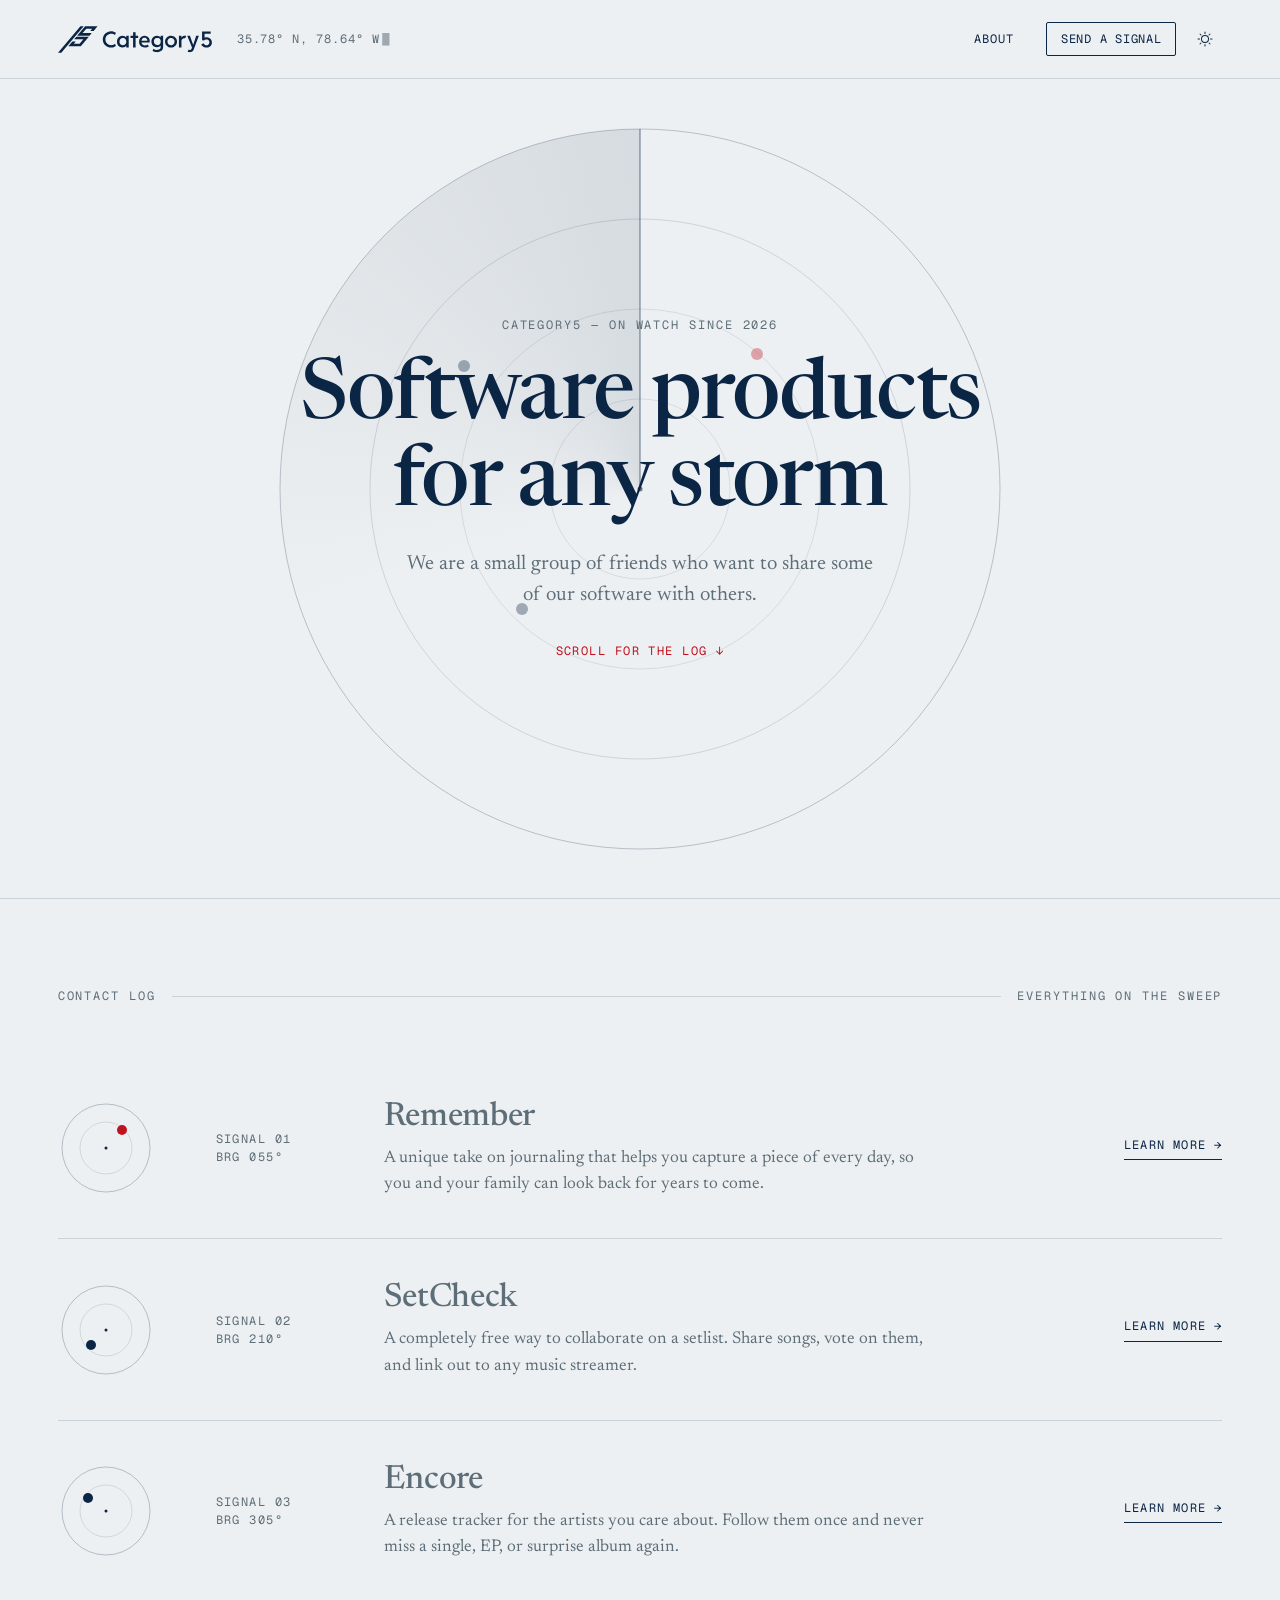
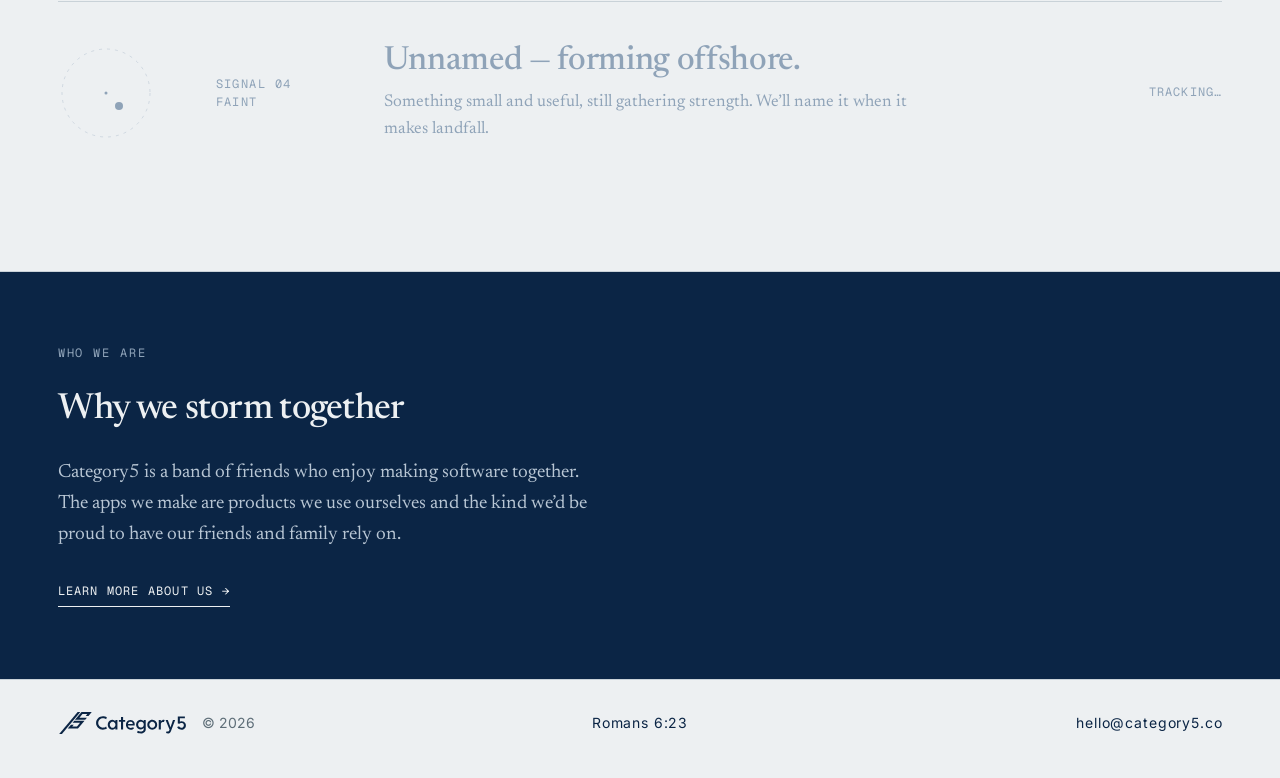
==== commit 42f7d3bb: "Humanize copy" ====
--- a/index.html
+++ b/index.html
@@ -88,7 +88,7 @@
       <p class="kicker hero__kicker">Category5 &mdash; On watch since 2026</p>
       <h1 class="hero__headline">Software products<br>for any storm</h1>
       <p class="hero__sub">
-        Four friends building small, useful apps for real life.
+        We are a small group of friends who want to share some of our software with others.
       </p>
       <a href="#log" class="hero__cue">Scroll for the log &darr;</a>
     </div>
@@ -187,16 +187,14 @@
 
   <!-- Manifest -->
   <section class="band" aria-labelledby="manifest-heading">
-    <p class="kicker band__kicker">Manifest &mdash; Who we are</p>
-    <h2 id="manifest-heading" class="band__headline">Four friends with a simple goal.</h2>
+    <p class="kicker band__kicker">Who we are</p>
+    <h2 id="manifest-heading" class="band__headline">Why we storm together</h2>
     <div class="band__cols">
       <p class="band__col">
-        We build software because we believe small, useful tools are a quiet way to
-        serve people. No dark patterns, no engagement traps, no ads that follow you home.
+        Category5 is a band of friends who enjoy making software together. The apps we make are products we
+        use ourselves and the kind we&rsquo;d be proud to have our friends and family rely on.
       </p>
       <p class="band__col">
-        Just the kind of apps we&rsquo;d hand to our families without a disclaimer
-        &mdash; built slowly, on purpose, to last.
       </p>
     </div>
     <a href="/about.html" class="mono-link band__link">Learn more about us &rarr;</a>
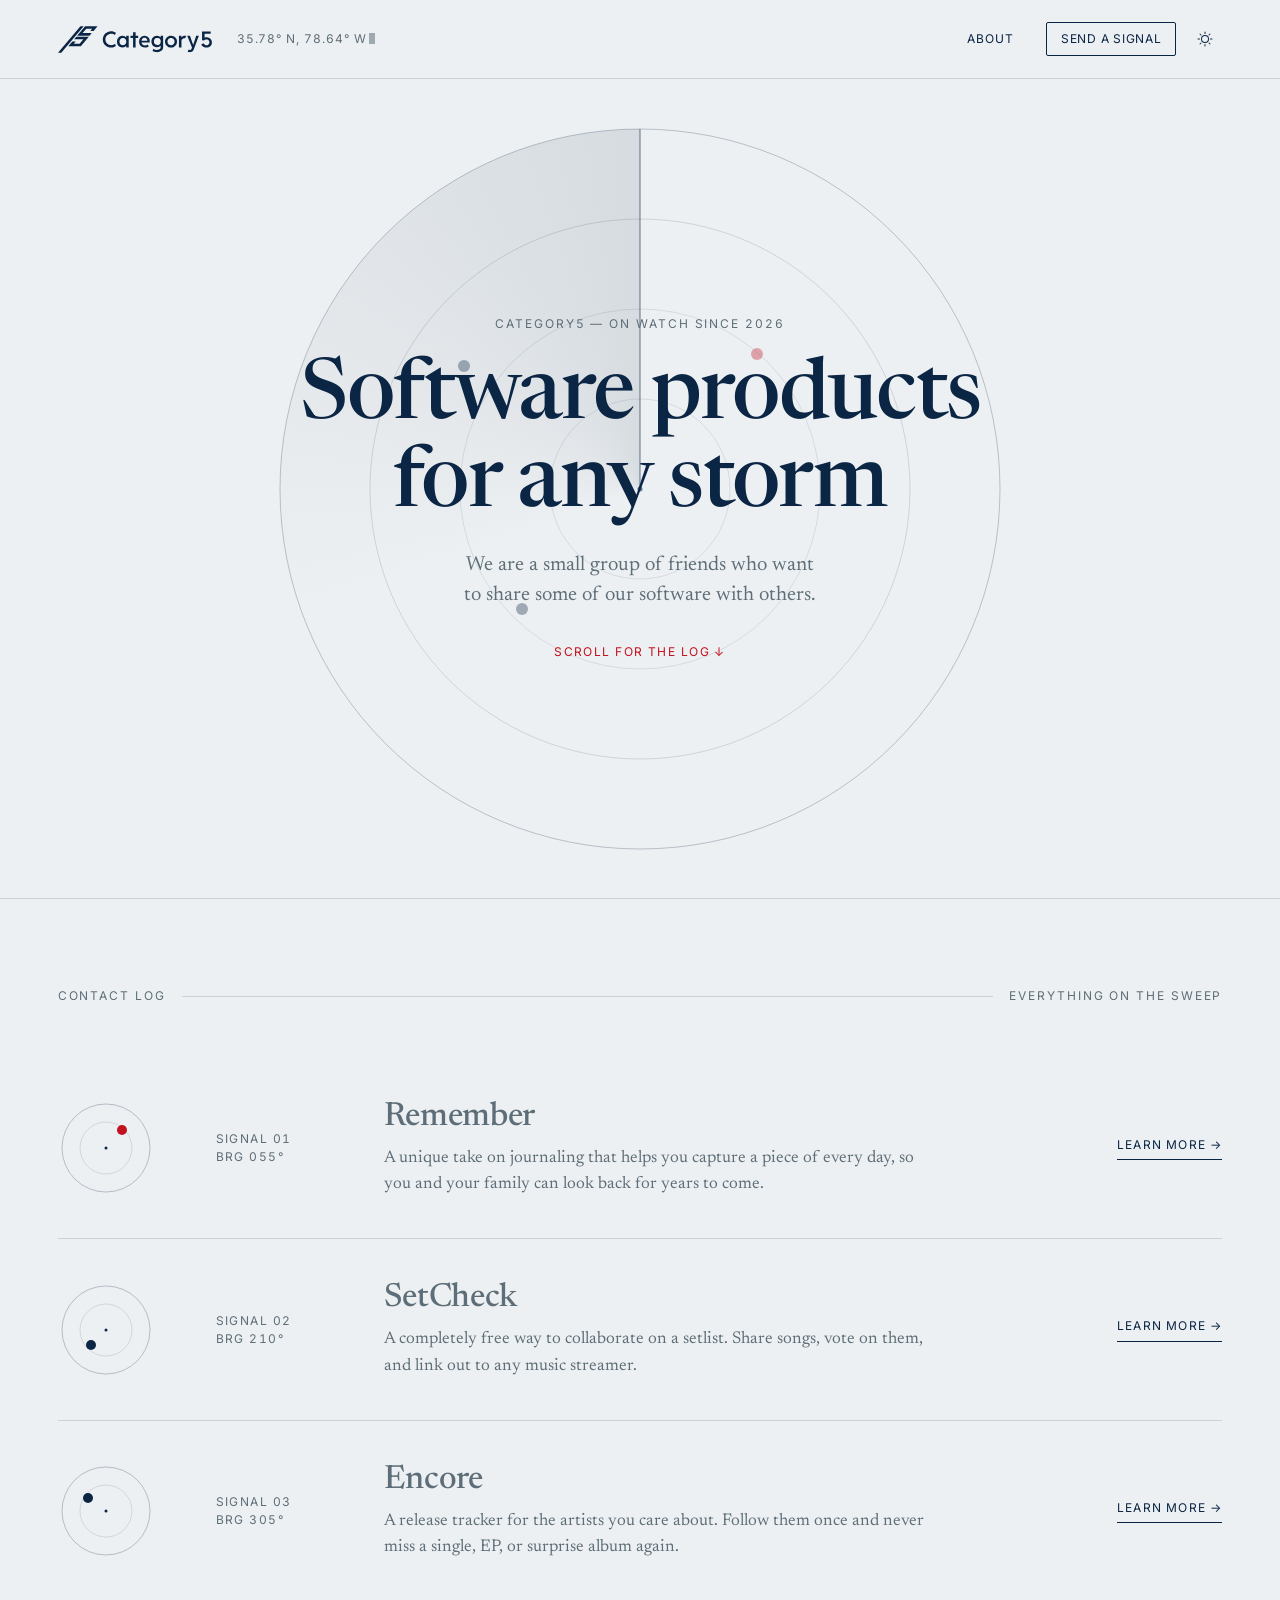
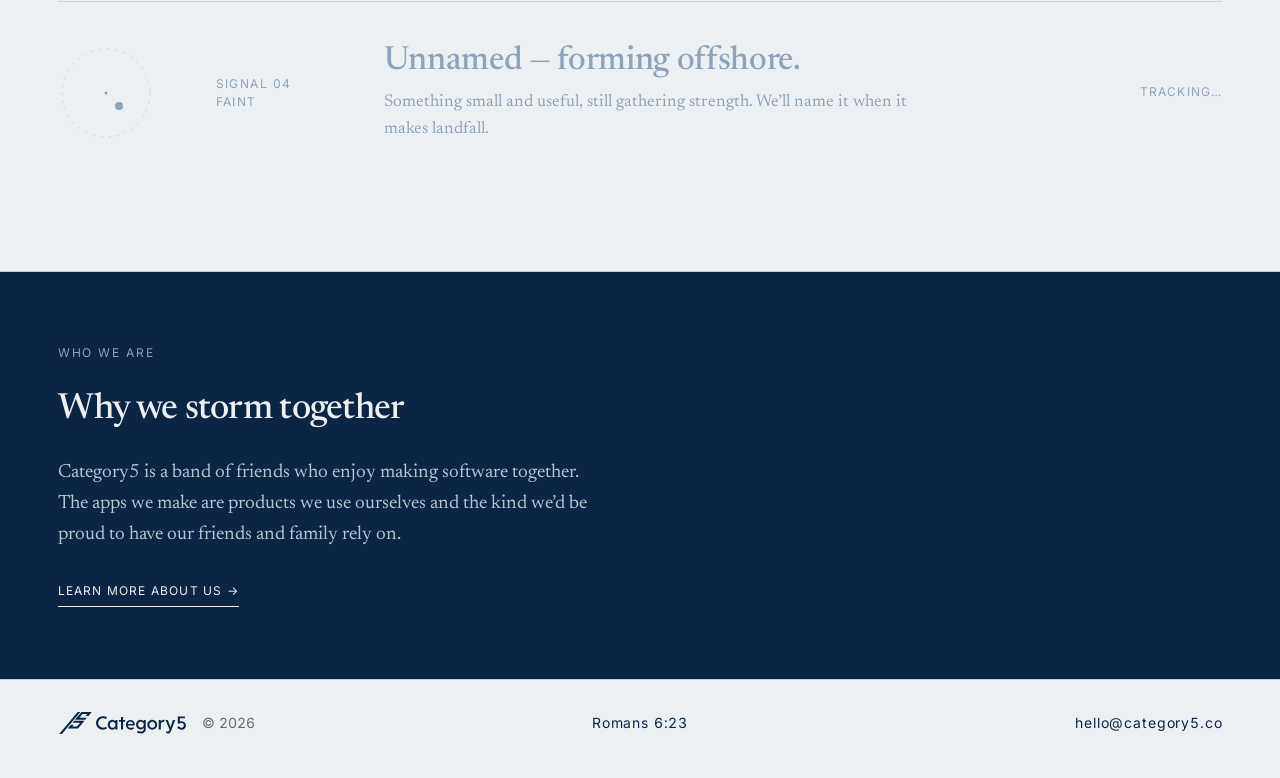
==== commit 2e68239d: "Add mobile nav menu and switch typography to Inter Replace the inline nav links with a hamburger but" ====
--- a/index.html
+++ b/index.html
@@ -35,7 +35,7 @@
 
   <link rel="preconnect" href="https://fonts.googleapis.com">
   <link rel="preconnect" href="https://fonts.gstatic.com" crossorigin>
-  <link rel="stylesheet" href="https://fonts.googleapis.com/css2?family=Geist+Mono:wght@400;500&family=Inter:wght@400;500&family=Newsreader:ital,opsz,wght@0,6..72,400;0,6..72,500;1,6..72,400&display=swap">
+  <link rel="stylesheet" href="https://fonts.googleapis.com/css2?family=Inter:wght@400;500&family=Newsreader:ital,opsz,wght@0,6..72,400;0,6..72,500;1,6..72,400&display=swap">
 
   <link rel="stylesheet" href="/styles.css">
 </head>
@@ -48,13 +48,20 @@
       </a>
       <button type="button" class="nav__coords" aria-label="Toggle station coordinates">35.78&deg; N, 78.64&deg; W</button>
     </div>
-    <div class="nav__right">
-      <a href="/about.html" class="nav__link">About</a>
-      <a href="mailto:hello@category5.co" class="nav__cta">Send a signal</a>
-      <button type="button" class="theme-toggle nav__toggle" aria-label="Switch to dark mode">
-        <span class="theme-toggle__icon theme-toggle__icon--sun" aria-hidden="true"></span>
-        <span class="theme-toggle__icon theme-toggle__icon--moon" aria-hidden="true"></span>
-      </button>
+    <button type="button" class="nav__hamburger" aria-label="Open menu" aria-expanded="false" aria-controls="nav-menu">
+      <span class="nav__hamburger-bars" aria-hidden="true"></span>
+    </button>
+
+    <div class="nav__menu" id="nav-menu">
+      <div class="nav__menu-inner">
+        <a href="/about.html" class="nav__action">About</a>
+        <a href="mailto:hello@category5.co" class="nav__action nav__action--cta">Send a signal</a>
+        <button type="button" class="theme-toggle nav__action" aria-label="Switch to dark mode">
+          <span class="theme-toggle__label">Dark mode</span>
+          <span class="theme-toggle__icon theme-toggle__icon--sun" aria-hidden="true"></span>
+          <span class="theme-toggle__icon theme-toggle__icon--moon" aria-hidden="true"></span>
+        </button>
+      </div>
     </div>
   </nav>
 
@@ -86,7 +93,7 @@
     </div>
     <div class="hero__copy">
       <p class="kicker hero__kicker">Category5 &mdash; On watch since 2026</p>
-      <h1 class="hero__headline">Software products<br>for any storm</h1>
+      <h1 class="hero__headline">Software products <br class="hero__headline-break">for any storm</h1>
       <p class="hero__sub">
         We are a small group of friends who want to share some of our software with others.
       </p>
--- a/styles.css
+++ b/styles.css
@@ -1,6 +1,6 @@
 /* =============================================================
    Category5 — styles.css
-   Radar station · mist paper / night watch · Newsreader + Geist Mono
+   Radar station · mist paper / night watch · Newsreader + Inter
    BEM structure: blocks own their elements (block__element) and
    modifiers (block--modifier); context tweaks use mixes.
    ============================================================= */
@@ -39,11 +39,16 @@
   /* Type */
   --serif: "Newsreader", "Iowan Old Style", Georgia, serif;
   --sans:  "Inter", -apple-system, system-ui, sans-serif;
-  --mono:  "Geist Mono", ui-monospace, "SF Mono", Menlo, monospace;
 
   /* Layout */
   --gutter: clamp(1.25rem, 4.5vw, 4rem);
   --nav-control-h: 2.125rem;
+  --nav-pad-y: 1.375rem;
+  /* Frosted treatment shared by the nav bar and its drop-down menu */
+  --glass: saturate(140%) blur(10px);
+  /* The nav is a single row at every width: its controls are all --nav-control-h
+     tall and the open menu is taken out of flow, so its height is derivable. */
+  --nav-h: calc(2 * var(--nav-pad-y) + var(--nav-control-h) + 1px);
 
   /* Motion */
   --ease: cubic-bezier(.2, .7, .25, 1);
@@ -110,16 +115,17 @@
 
 /* ---------- Shared type blocks ---------- */
 .kicker {
-  font-family: var(--mono);
+  font-family: var(--sans);
   font-size: 0.75rem;
   letter-spacing: 0.16em;
   text-transform: uppercase;
+  font-variant-numeric: tabular-nums;
   color: var(--muted);
 }
 
 .mono-link {
   display: inline-block;
-  font-family: var(--mono);
+  font-family: var(--sans);
   font-size: 0.75rem;
   letter-spacing: 0.1em;
   text-transform: uppercase;
@@ -150,20 +156,16 @@
   top: 0;
   z-index: 50;
   display: flex;
-  flex-wrap: wrap;
   align-items: center;
   justify-content: space-between;
   gap: 1rem 1.5rem;
-  padding: 1.375rem var(--gutter);
+  padding: var(--nav-pad-y) var(--gutter);
   background: color-mix(in srgb, var(--bg) 90%, transparent);
-  backdrop-filter: saturate(140%) blur(10px);
-  -webkit-backdrop-filter: saturate(140%) blur(10px);
+  backdrop-filter: var(--glass);
+  -webkit-backdrop-filter: var(--glass);
   border-bottom: 1px solid var(--line);
 
-  .nav__left,
-  .nav__right { display: flex; align-items: center; white-space: nowrap; }
-  .nav__left  { gap: 1.5rem; }
-  .nav__right { gap: 2rem; }
+  .nav__left { display: flex; align-items: center; gap: 1.5rem; white-space: nowrap; }
 
   .nav__brand {
     color: var(--ink);
@@ -172,17 +174,26 @@
   }
 
   .nav__coords {
-    font-family: var(--mono);
+    font-family: var(--sans);
     font-size: 0.75rem;
     letter-spacing: 0.08em;
+    /* Both station strings share a shape, so tabular figures keep them identical */
+    font-variant-numeric: tabular-nums;
     color: var(--muted);
     transition: color .18s var(--ease);
 
     &:hover { color: var(--ink); }
 
+    /* Drawn rather than a "█" glyph: Inter's subsets omit U+2588, so the
+       character would fall back to a system font of unpredictable size */
     &::after {
-      content: "█";
+      content: "";
+      display: inline-block;
+      width: 0.5em;
+      height: 0.95em;
       margin-left: 0.2em;
+      vertical-align: -0.14em;
+      background: currentColor;
       opacity: 0.55;
       animation: coords-blink 1.2s step-end infinite;
     }
@@ -190,43 +201,172 @@
     &.nav__coords--typing::after { animation: none; }
   }
 
-  .nav__link {
-    font-family: var(--mono);
-    font-size: 0.75rem;
+  .nav__hamburger {
+    display: inline-flex;
+    align-items: center;
+    justify-content: center;
+    width: var(--nav-control-h);
+    height: var(--nav-control-h);
+    padding: 0;
+    color: var(--ink);
+    border: 1px solid transparent;
+    border-radius: 2px;
+    transition: border-color .18s var(--ease);
+
+    &:hover { border-color: var(--ink); }
+
+    /* Three bars: the middle one is the element, the outer two its pseudos */
+    .nav__hamburger-bars,
+    .nav__hamburger-bars::before,
+    .nav__hamburger-bars::after {
+      display: block;
+      width: 18px;
+      height: 1.5px;
+      background: currentColor;
+      transition: transform .28s var(--ease), opacity .18s var(--ease);
+    }
+
+    .nav__hamburger-bars {
+      position: relative;
+
+      &::before, &::after { content: ""; position: absolute; left: 0; }
+      &::before { top: -6px; }
+      &::after  { top: 6px; }
+    }
+
+    &[aria-expanded="true"] .nav__hamburger-bars {
+      background: transparent;
+
+      &::before { transform: translateY(6px) rotate(45deg); }
+      &::after  { transform: translateY(-6px) rotate(-45deg); }
+    }
+  }
+
+  /* Slide-down panel: the grid row collapses to 0fr when closed */
+  .nav__menu {
+    position: absolute;
+    top: 100%;
+    left: 0;
+    right: 0;
+    display: grid;
+    grid-template-rows: 0fr;
+    background: color-mix(in srgb, var(--bg) 96%, transparent);
+    backdrop-filter: var(--glass);
+    -webkit-backdrop-filter: var(--glass);
+    border-bottom: 1px solid transparent;
+    transition: grid-template-rows .3s var(--ease), border-color .3s var(--ease);
+
+    .nav__menu-inner {
+      display: flex;
+      flex-direction: column;
+      min-height: 0;
+      overflow: hidden;
+      opacity: 0;
+      /* Keeps the collapsed links out of the tab order */
+      visibility: hidden;
+      transition: opacity .2s var(--ease), visibility .3s var(--ease);
+    }
+
+    &.nav__menu--open {
+      grid-template-rows: 1fr;
+      border-bottom-color: var(--line);
+
+      .nav__menu-inner {
+        opacity: 1;
+        visibility: visible;
+        transition-delay: .08s, 0s;
+      }
+    }
+  }
+
+  .nav__action {
+    display: flex;
+    align-items: center;
+    justify-content: space-between;
+    gap: 1rem;
+    width: 100%;
+    padding: 1rem var(--gutter);
+    font-family: var(--sans);
+    font-size: 0.8125rem;
     letter-spacing: 0.08em;
     text-transform: uppercase;
+    text-align: left;
     text-decoration: none;
     color: var(--ink);
-
-    &:hover,
+    border-top: 1px solid var(--line);
+    transition: background .18s var(--ease), color .18s var(--ease);
+
+    &:first-child { border-top: 0; }
+    &:hover { color: var(--accent); }
     &[aria-current="page"] { color: var(--accent); }
   }
 
-  .nav__cta {
-    display: inline-flex;
-    align-items: center;
-    height: var(--nav-control-h);
-    font-family: var(--mono);
-    font-size: 0.75rem;
-    letter-spacing: 0.06em;
-    text-transform: uppercase;
-    text-decoration: none;
-    color: var(--ink);
-    padding: 0 0.875rem;
-    border: 1px solid var(--ink);
-    border-radius: 2px;
-    transition: background .18s var(--ease), color .18s var(--ease);
-
-    &:hover { background: var(--ink); color: var(--bg); }
-  }
-
-  /* Mix: positions the theme-toggle block within the nav */
-  .nav__toggle { margin-left: -1.25rem; }
-
-  @media (max-width: 720px) {
+  @media (max-width: 480px) {
     .nav__coords { display: none; }
-    .nav__right { gap: 1.125rem; }
-    .nav__toggle { margin-left: -0.5rem; }
+  }
+
+  /* iPad and up: the menu unfolds back into the full inline nav */
+  @media (min-width: 768px) {
+    .nav__hamburger { display: none; }
+
+    .nav__menu {
+      position: static;
+      display: block;
+      background: none;
+      backdrop-filter: none;
+      -webkit-backdrop-filter: none;
+      border-bottom: 0;
+
+      .nav__menu-inner {
+        flex-direction: row;
+        align-items: center;
+        gap: 2rem;
+        overflow: visible;
+        opacity: 1;
+        visibility: visible;
+      }
+    }
+
+    .nav__action {
+      width: auto;
+      padding: 0;
+      font-size: 0.75rem;
+      white-space: nowrap;
+      border-top: 0;
+    }
+
+    .nav__action--cta {
+      height: var(--nav-control-h);
+      padding: 0 0.875rem;
+      letter-spacing: 0.06em;
+      border: 1px solid var(--ink);
+      border-radius: 2px;
+      transition: background .18s var(--ease), color .18s var(--ease);
+
+      &:hover { background: var(--ink); color: var(--bg); }
+    }
+
+    /* Back to the icon-only square button */
+    .theme-toggle {
+      justify-content: center;
+      width: var(--nav-control-h);
+      height: var(--nav-control-h);
+      margin-left: -1.25rem;
+      border: 1px solid transparent;
+      border-radius: 2px;
+      transition: border-color .18s var(--ease);
+
+      &:hover { border-color: var(--ink); }
+
+      .theme-toggle__label {
+        position: absolute;
+        width: 1px;
+        height: 1px;
+        overflow: hidden;
+        clip-path: inset(50%);
+        white-space: nowrap;
+      }
+    }
   }
 
   @media (prefers-reduced-motion: reduce) {
@@ -240,25 +380,16 @@
 
 /* ---------- Theme toggle ---------- */
 .theme-toggle {
-  display: inline-flex;
-  align-items: center;
-  justify-content: center;
-  width: var(--nav-control-h);
-  height: var(--nav-control-h);
-  padding: 0;
-  color: var(--ink);
-  border: 1px solid transparent;
-  border-radius: 2px;
-  transition: border-color .18s var(--ease);
-
-  &:hover { border-color: var(--ink); }
+  /* Layout comes from .nav__action; this block only carries the icons */
 
   /* Masked like .brand-logo so the icons theme via currentColor */
   .theme-toggle__icon {
     width: 16px;
     height: 16px;
+    flex-shrink: 0;
     background: currentColor;
 
+    /* The icon shows the theme that's currently active */
     &.theme-toggle__icon--sun {
       display: var(--show-sun);
       -webkit-mask: url("/assets/images/sun.svg") no-repeat center / contain;
@@ -397,7 +528,8 @@
   flex-direction: column;
   align-items: center;
   justify-content: center;
-  min-height: clamp(540px, 92vh, 820px);
+  /* Fills the viewport left over below the nav, so the copy centers optically */
+  min-height: clamp(520px, calc(100svh - var(--nav-h)), 820px);
   overflow: clip;
   border-bottom: 1px solid var(--line);
 
@@ -425,24 +557,33 @@
 
   .hero__headline {
     font-weight: 500;
-    font-size: clamp(2.125rem, 7.5vw, 5.25rem);
-    line-height: 1.04;
+    font-size: clamp(3rem, 8.5vw, 5.25rem);
+    line-height: 1.05;
     letter-spacing: -0.02em;
     color: var(--ink);
     max-width: 20ch;
+    text-wrap: balance;
+  }
+
+  /* Mix: the manual break only helps once the line fits on one row. This
+     breakpoint is tuned to the current headline text — re-check it if the
+     copy changes, since a longer line needs to fall back to balance sooner. */
+  .hero__headline-break {
+    @media (max-width: 560px) { display: none; }
   }
 
   .hero__sub {
-    font-size: clamp(1.125rem, 1.6vw, 1.3125rem);
+    font-size: clamp(1.1875rem, 1.6vw, 1.3125rem);
     line-height: 1.5;
     color: var(--muted);
-    max-width: 30rem;
+    max-width: 28rem;
     margin-top: 1.225rem;
+    text-wrap: balance;
   }
 
   .hero__cue {
     display: inline-block;
-    font-family: var(--mono);
+    font-family: var(--sans);
     font-size: 0.75rem;
     letter-spacing: 0.12em;
     text-transform: uppercase;
@@ -484,14 +625,16 @@
 
   .log-entry__scope { width: 6.875rem; flex-shrink: 0; }
 
+  /* Tabular figures line the signal and bearing numbers up down the column */
   .log-entry__meta {
     width: 7.5rem;
     flex-shrink: 0;
-    font-family: var(--mono);
+    font-family: var(--sans);
     font-size: 0.75rem;
     line-height: 1.5;
     letter-spacing: 0.12em;
     text-transform: uppercase;
+    font-variant-numeric: tabular-nums;
   }
 
   .log-entry__body { flex: 1; min-width: 0; }
@@ -522,7 +665,7 @@
   .log-entry__status {
     flex-shrink: 0;
     align-self: center;
-    font-family: var(--mono);
+    font-family: var(--sans);
     font-size: 0.75rem;
     letter-spacing: 0.1em;
     text-transform: uppercase;
@@ -667,7 +810,7 @@
   .crew-card__scope { flex-shrink: 0; }
 
   .crew-card__watch {
-    font-family: var(--mono);
+    font-family: var(--sans);
     font-size: 0.6875rem;
     letter-spacing: 0.16em;
     text-transform: uppercase;
@@ -747,6 +890,7 @@
   border-top: 1px solid var(--line);
   font-family: var(--sans);
   font-size: 0.875rem;
+  font-variant-numeric: tabular-nums;
 
   .footer__brand {
     flex: 1;
@@ -773,9 +917,11 @@
     &:hover { color: var(--accent); }
   }
 
+  /* Brand takes its own row; the verse and the address share the next one */
   @media (max-width: 640px) {
-    & { flex-direction: column; align-items: flex-start; gap: 1.25rem; }
-    .footer__mail { text-align: left; }
+    & { flex-wrap: wrap; gap: 1.25rem 1rem; }
+    .footer__brand { flex: 0 0 100%; }
+    .footer__faith { flex: 0 0 auto; }
   }
 }
 
